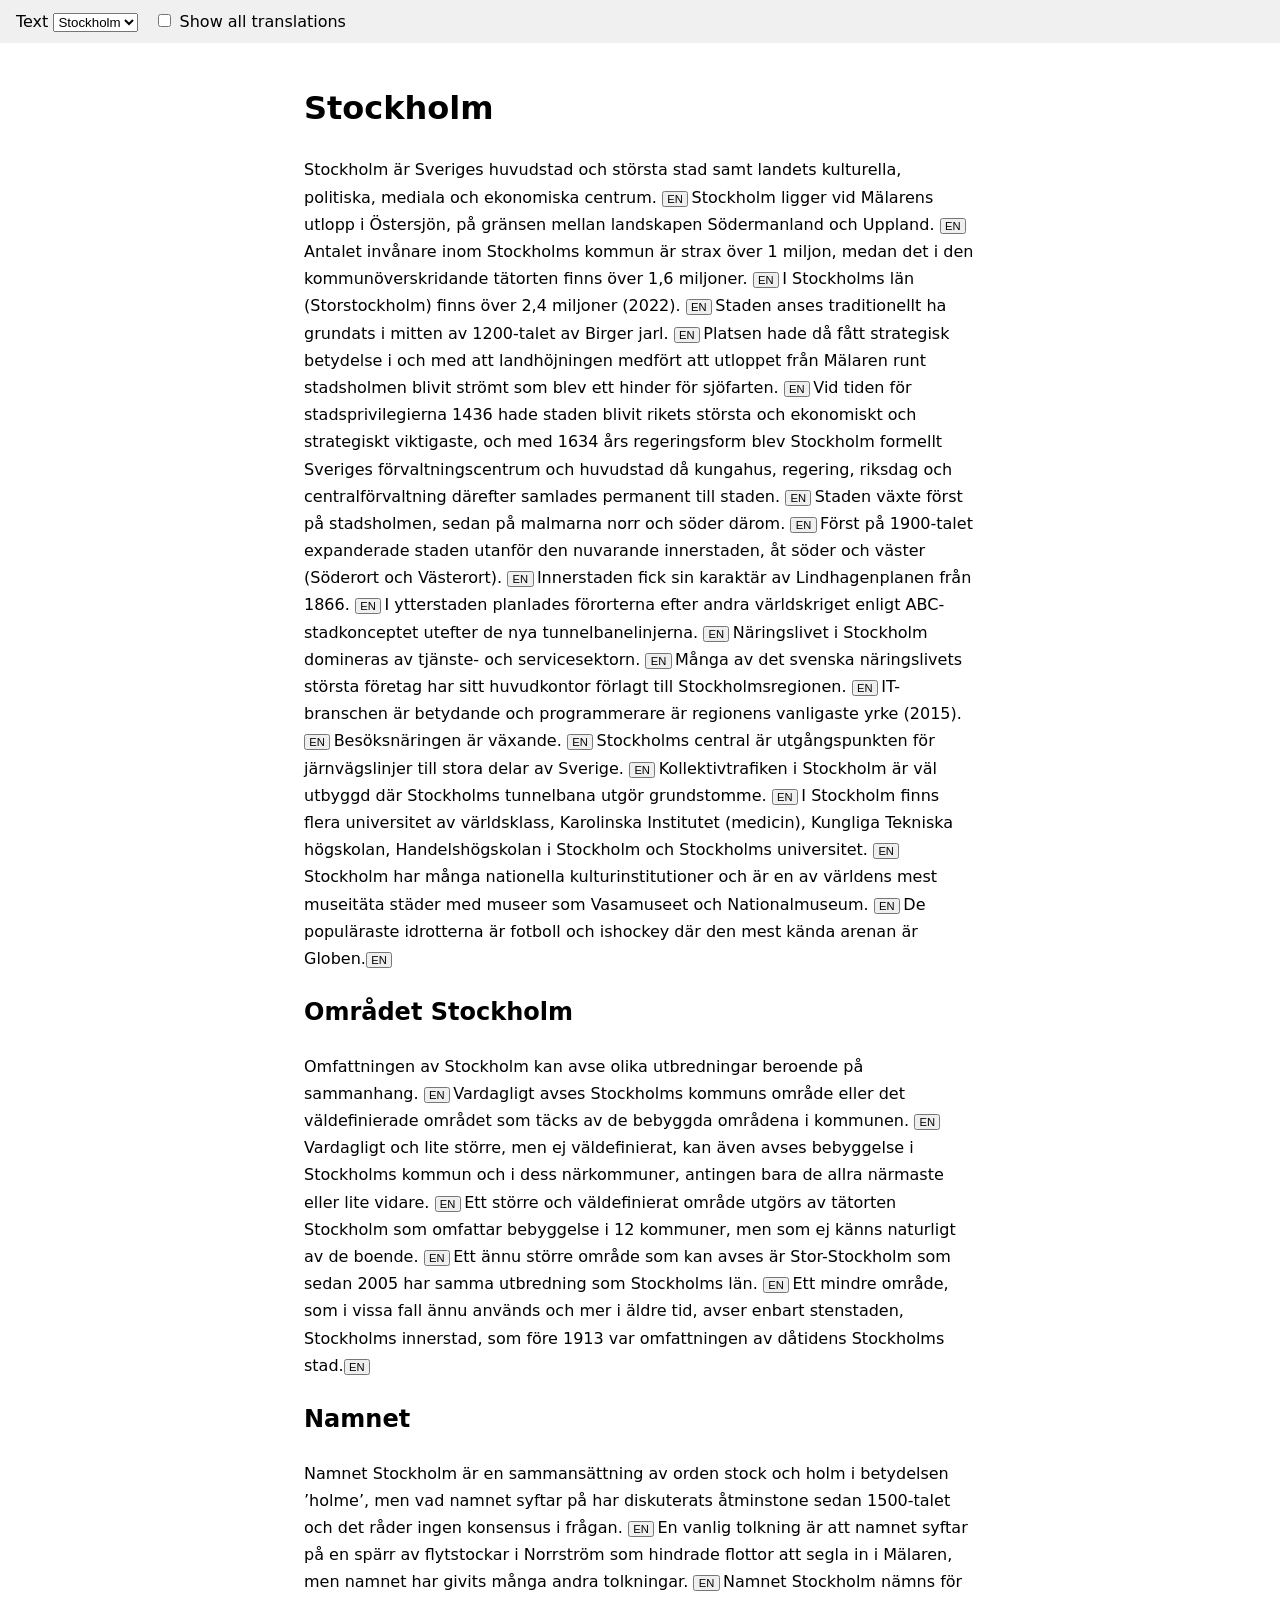
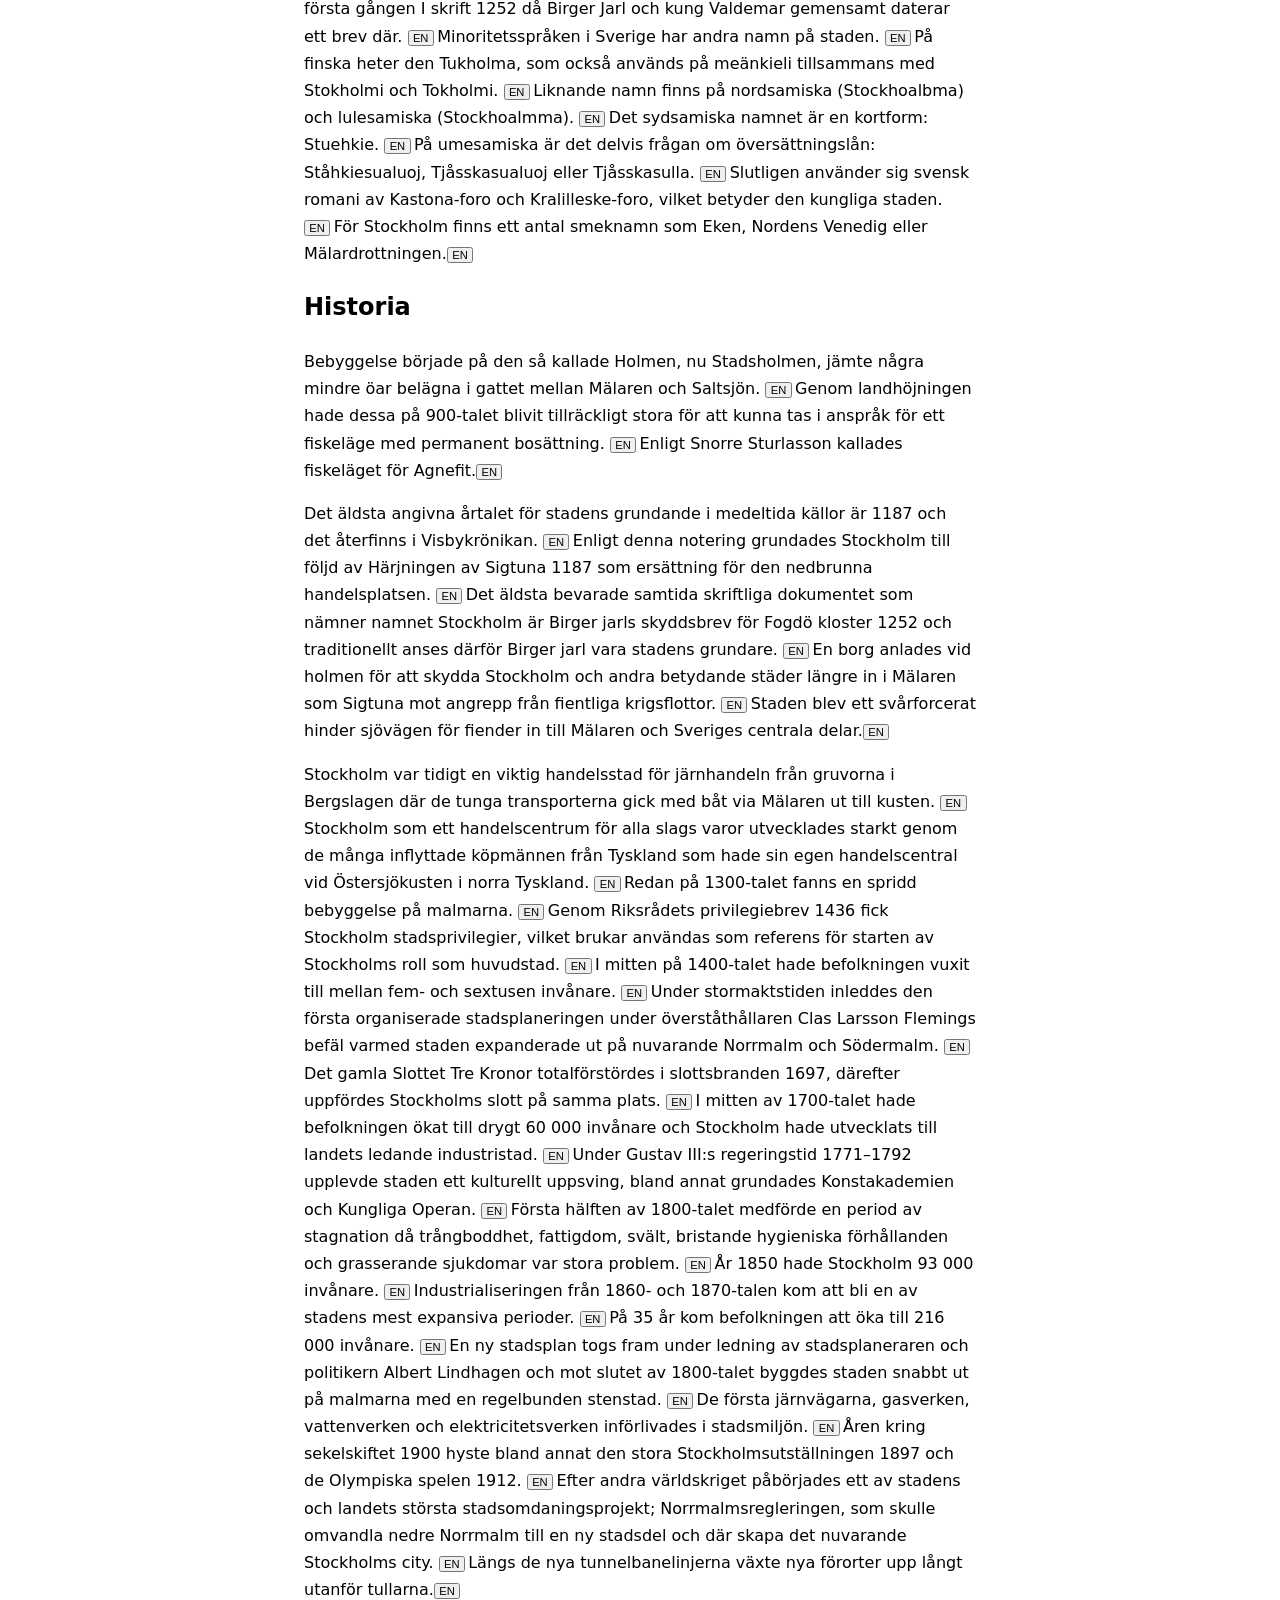
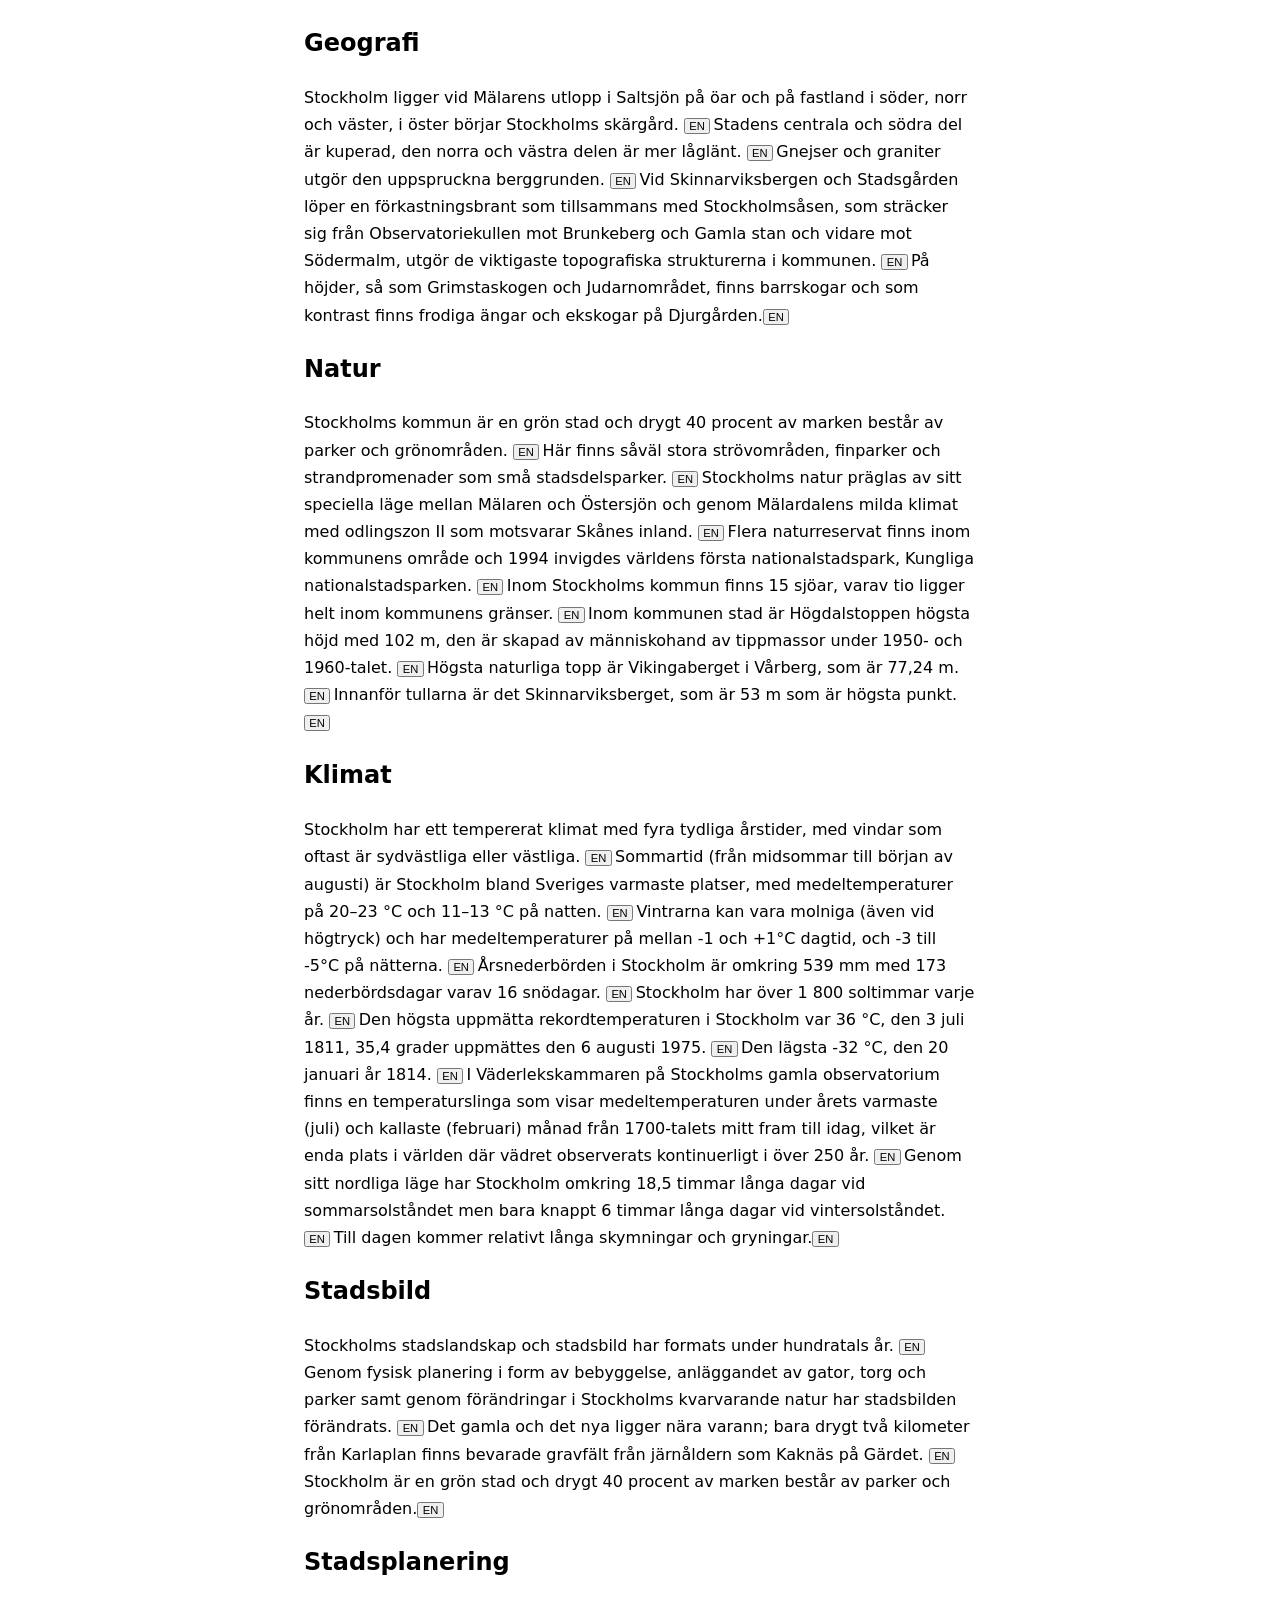
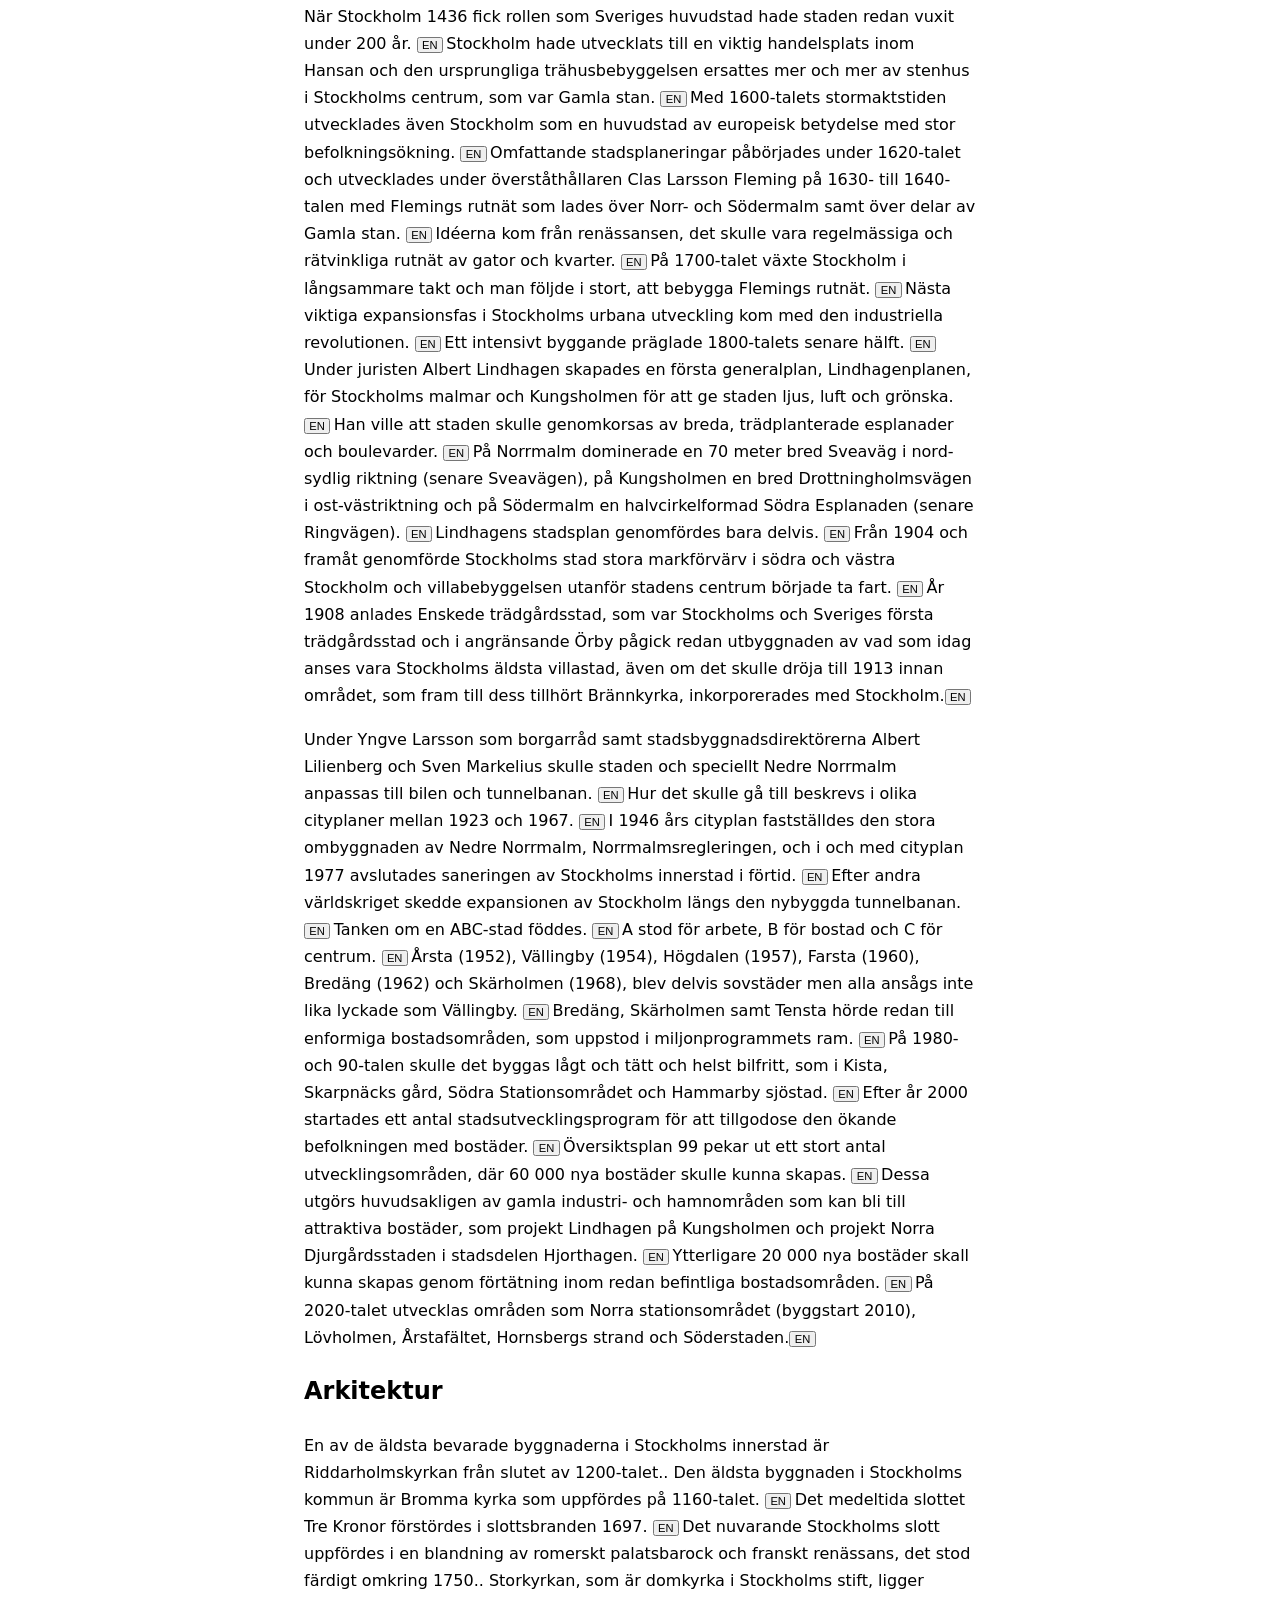
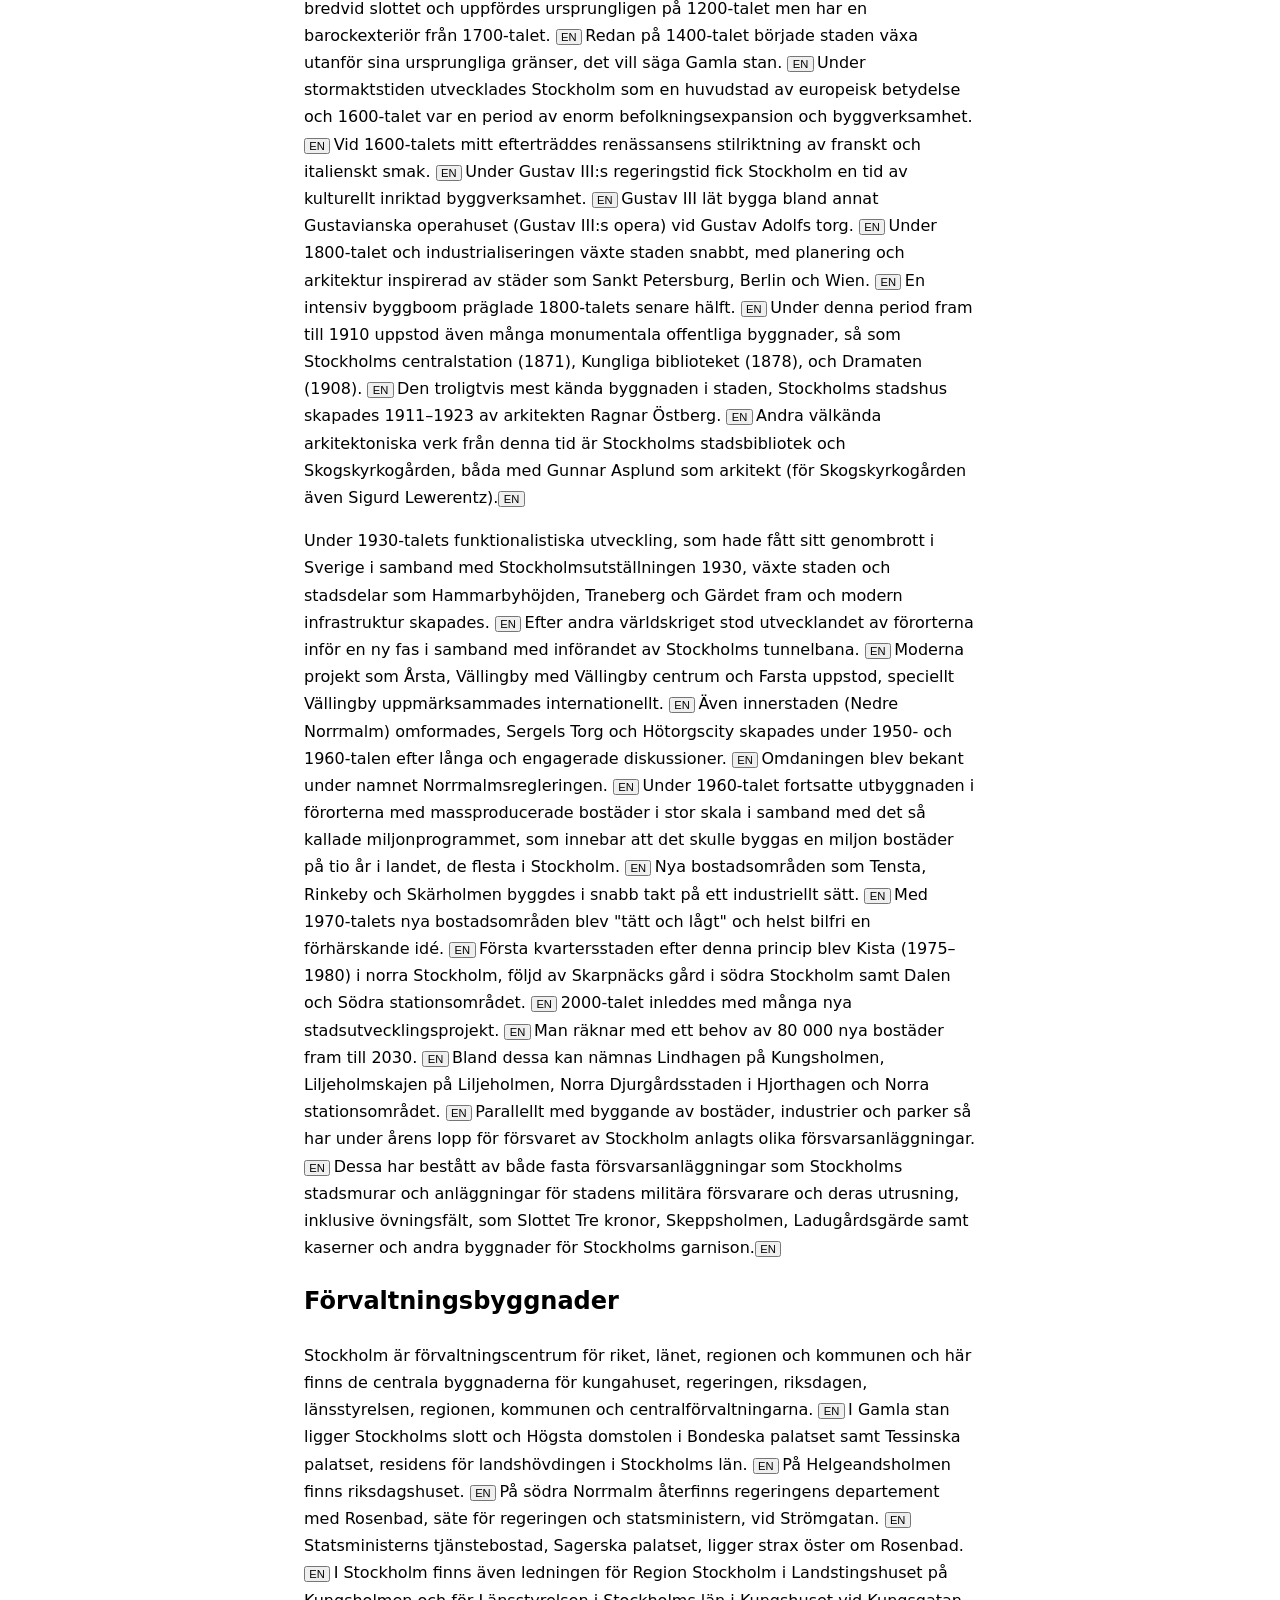
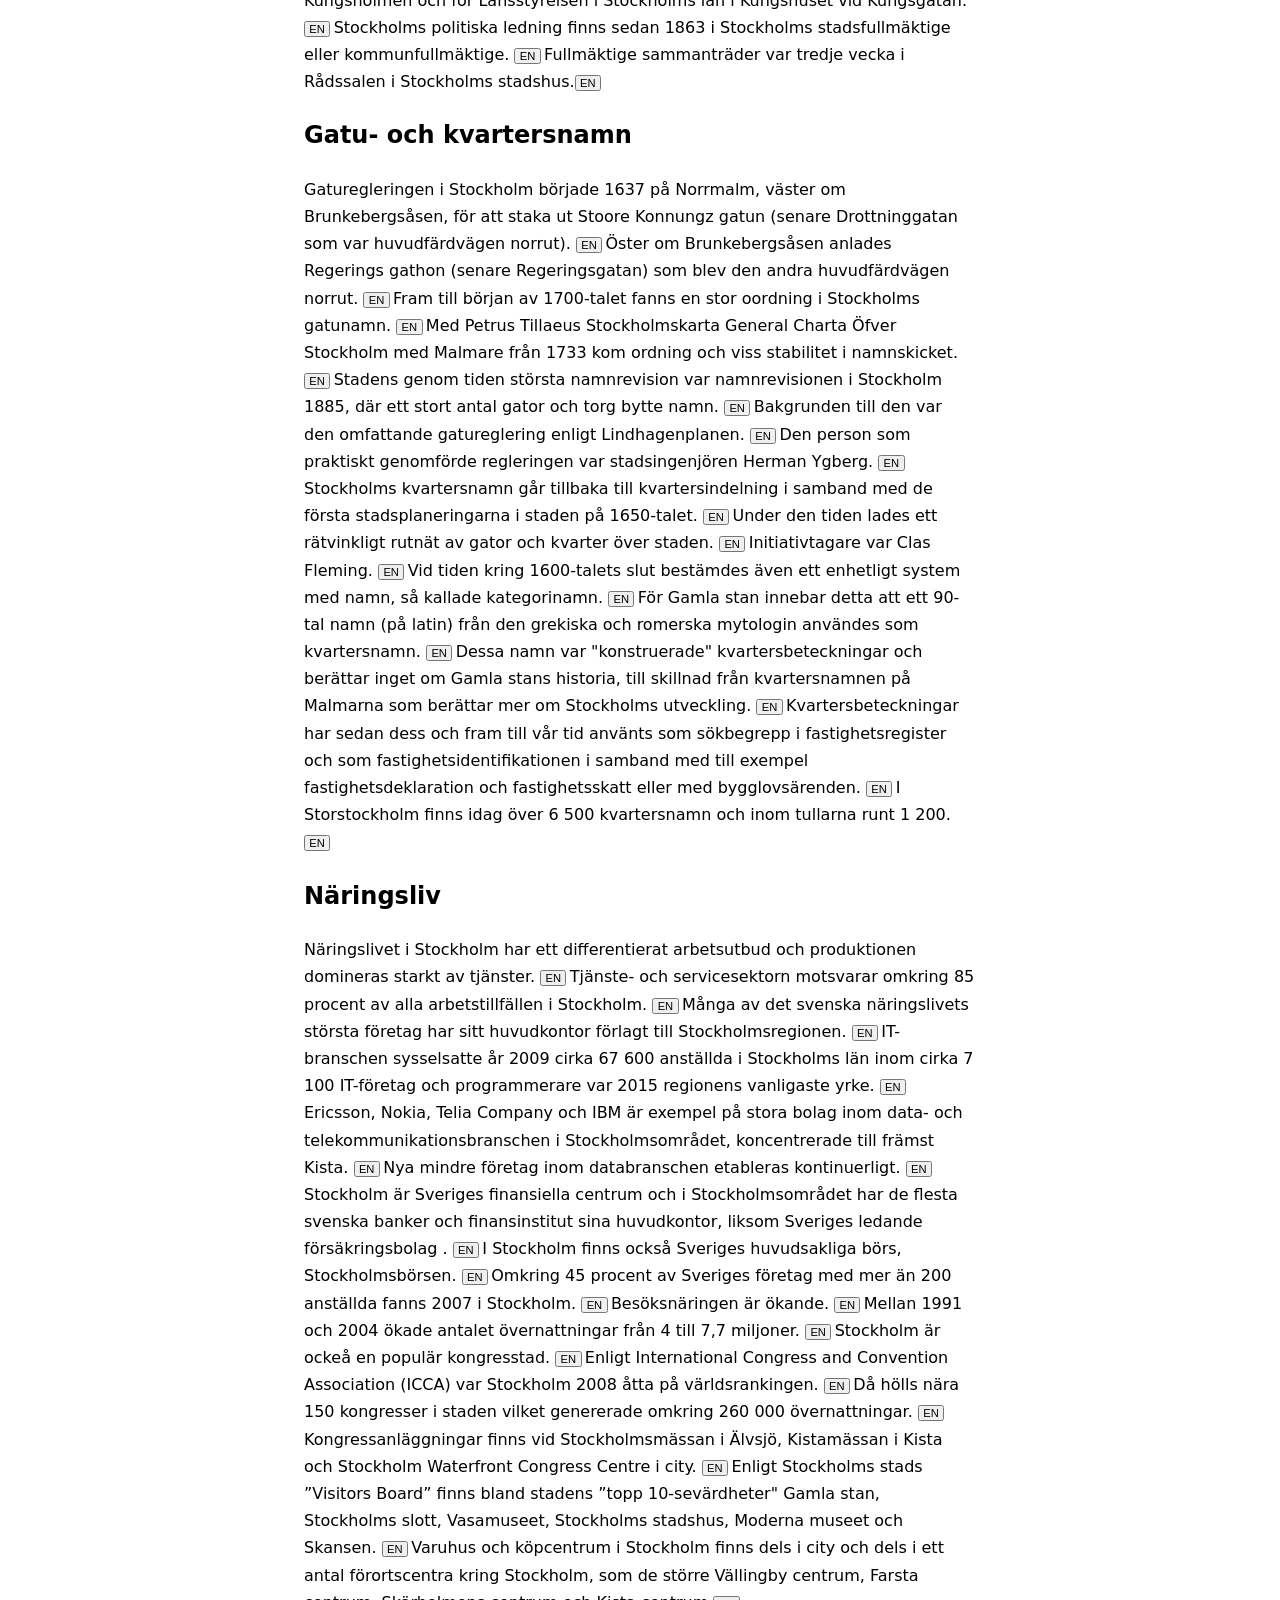
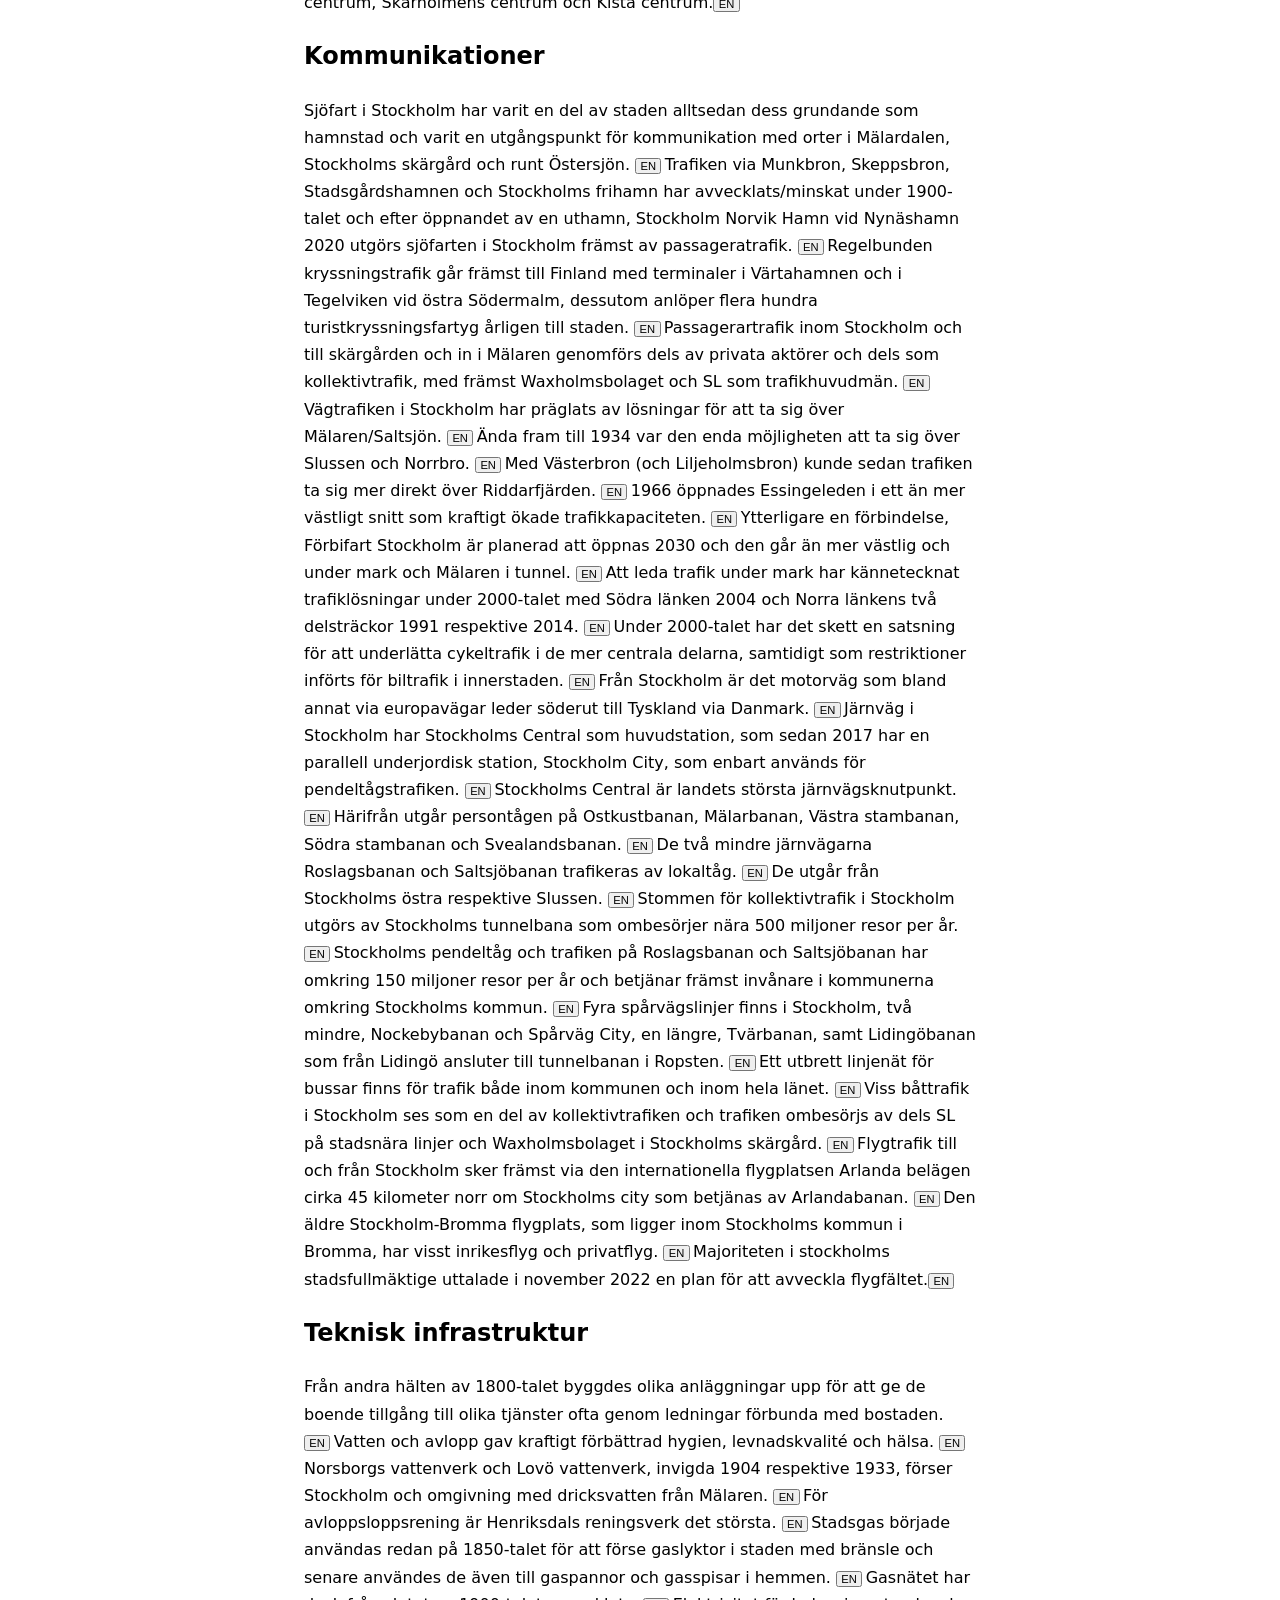
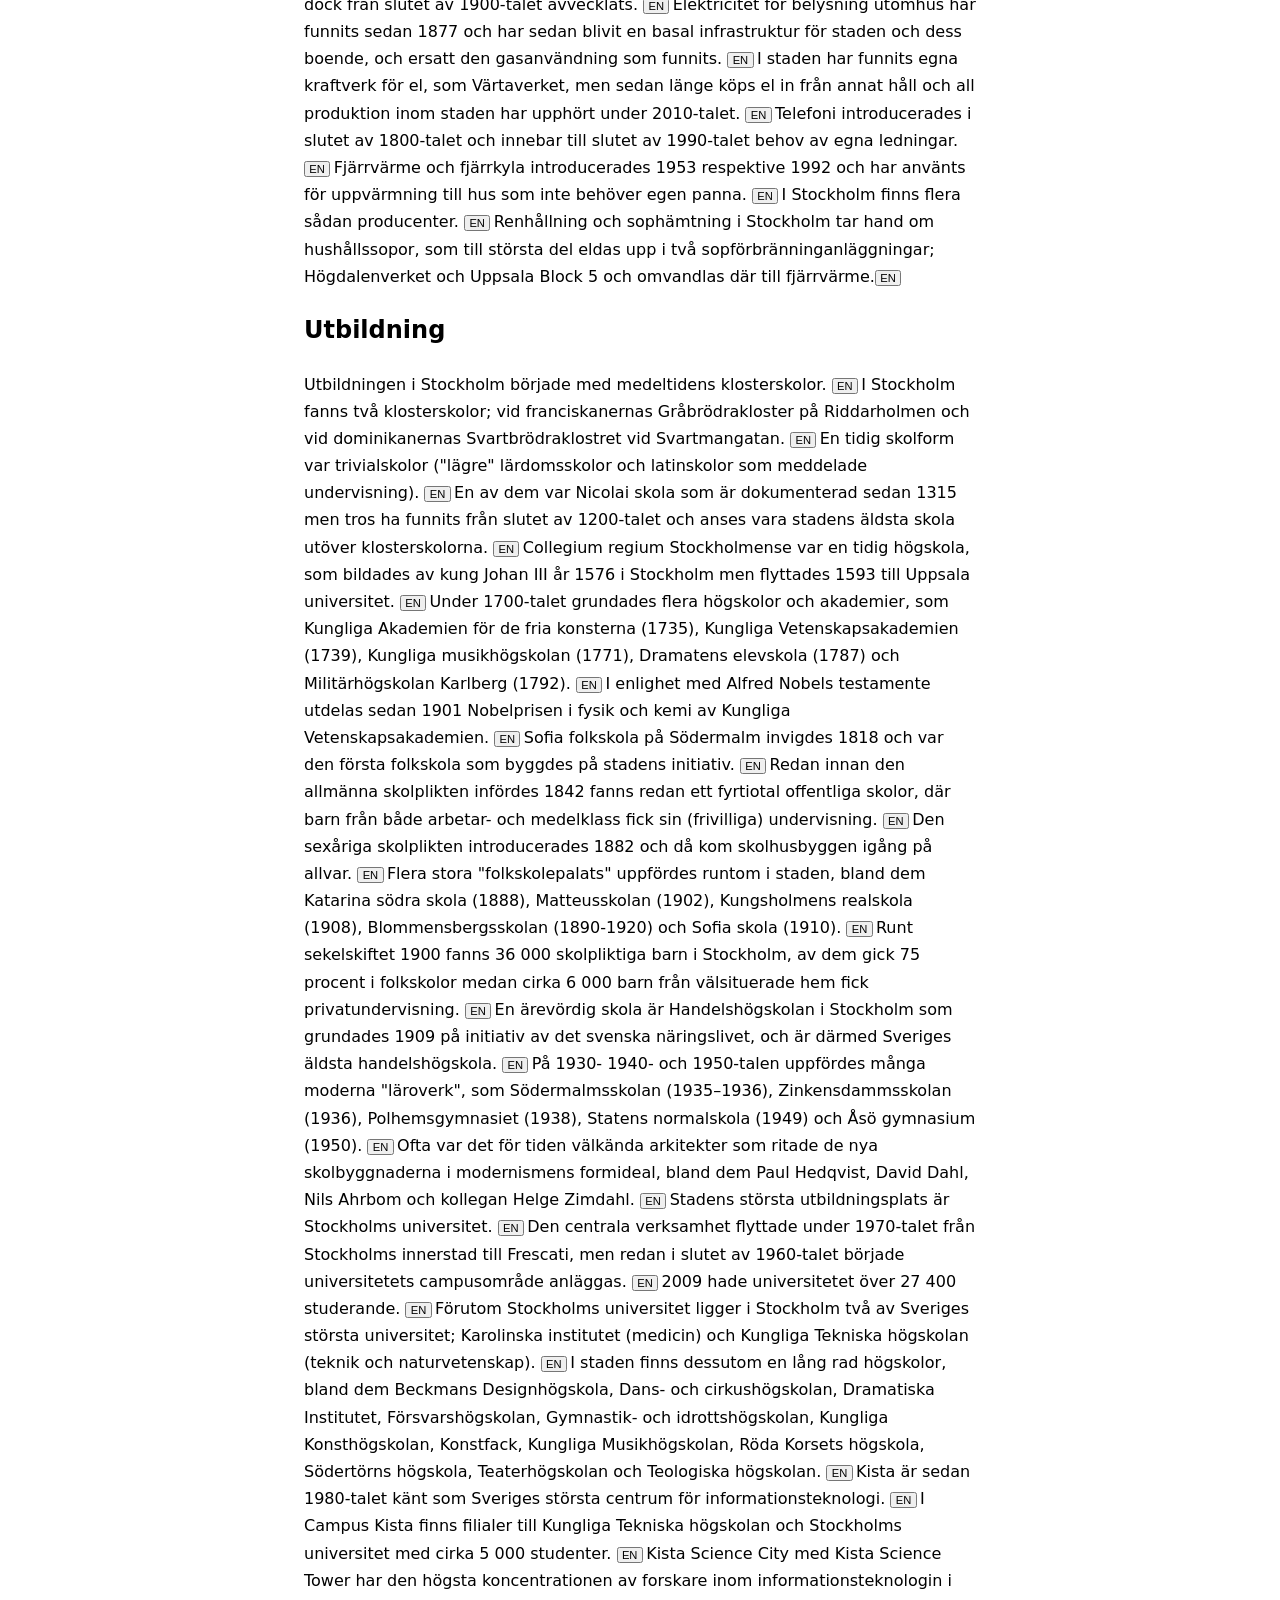
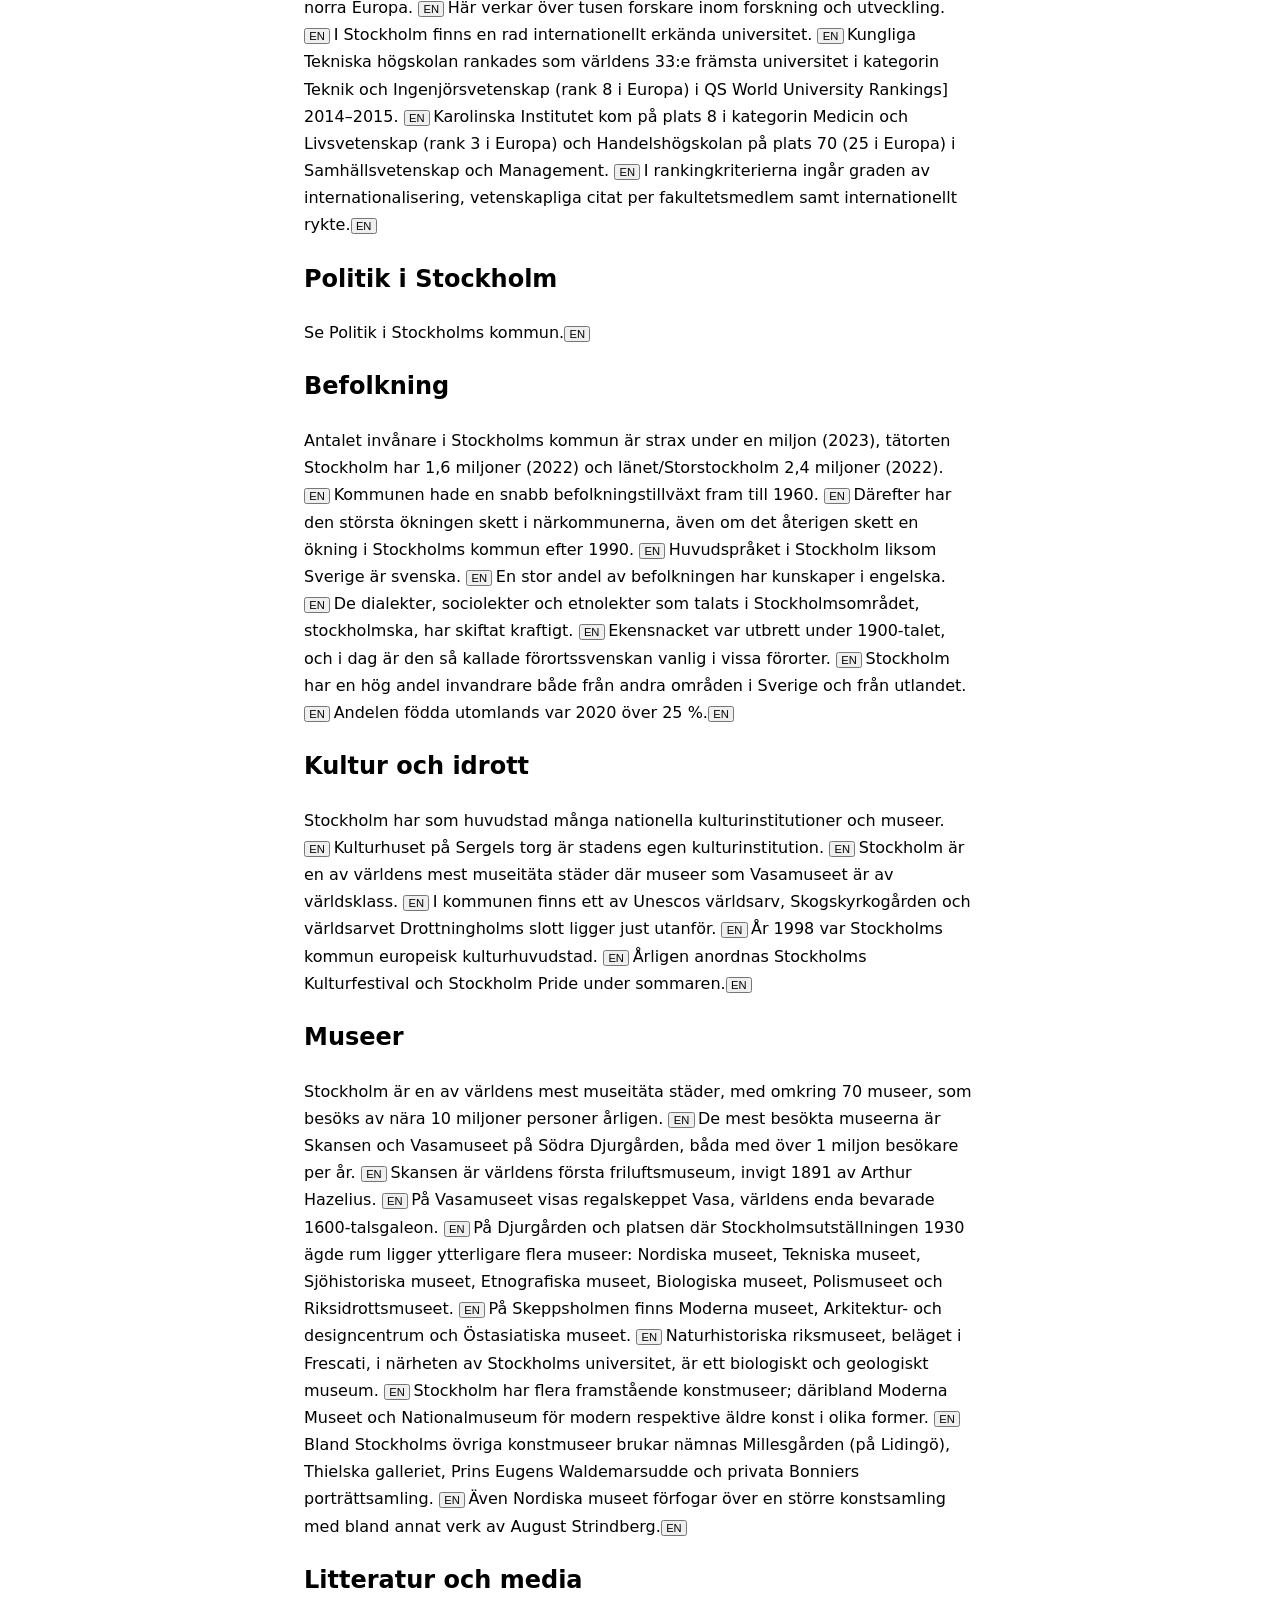
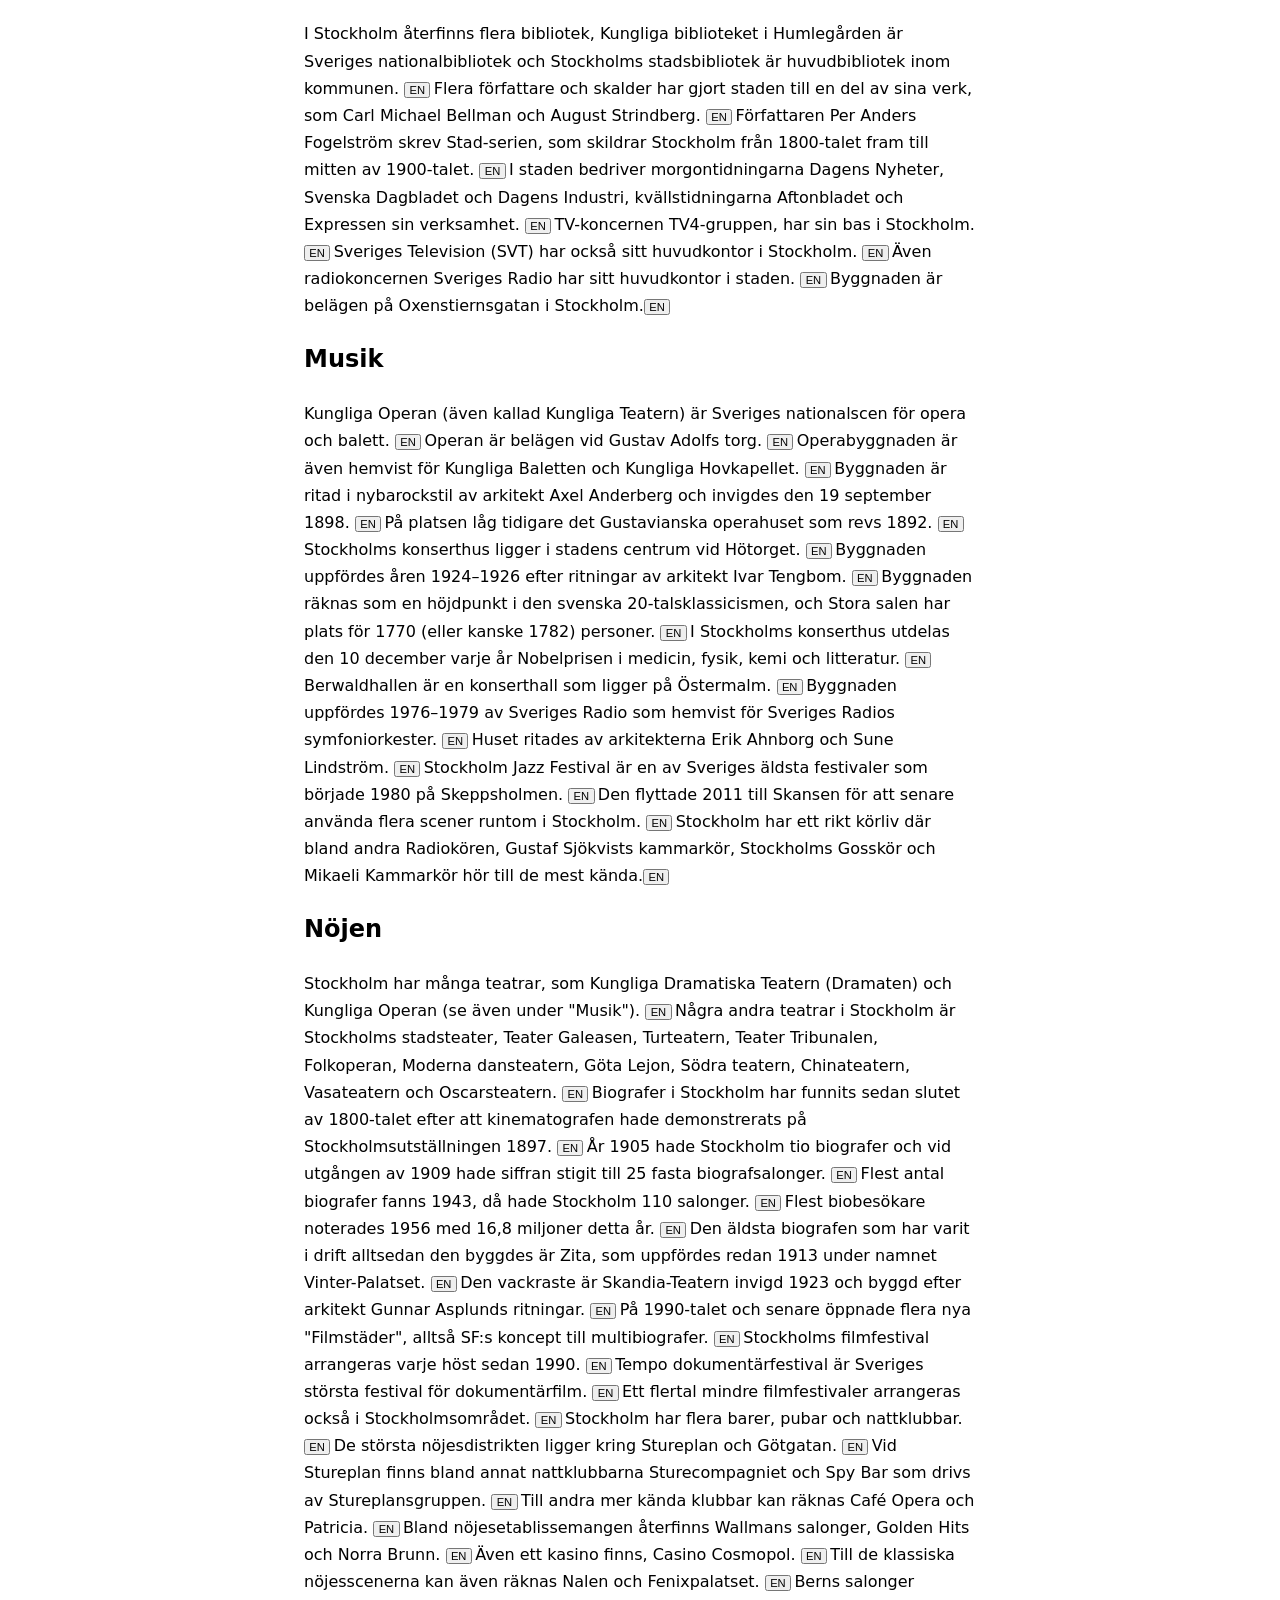
==== reader/index.html @ 1f879738 "Initial commit: Swedish reader and translation pipeline - Static reader (reader/) with word and sent" ====
<!doctype html>
<html lang="sv">
<head>
  <meta charset="utf-8">
  <meta name="viewport" content="width=device-width, initial-scale=1">
  <title>Swedish Reader</title>
  <link rel="stylesheet" href="style.css">
</head>
<body>
  <header>
    <label>Text <select id="doc-select"></select></label>
    <label><input type="checkbox" id="show-all"> Show all translations</label>
  </header>
  <main>
    <div id="error" role="alert" hidden></div>
    <h1 id="doc-title"></h1>
    <article id="text" lang="sv"></article>
    <footer id="attribution"></footer>
  </main>
  <aside id="panel" hidden aria-live="polite"></aside>
  <script src="app.js"></script>
</body>
</html>
---- reader/style.css ----
[hidden] { display: none !important; }
body { font-family: system-ui, sans-serif; margin: 0; line-height: 1.7; }
header { display: flex; gap: 1rem; padding: .5rem 1rem; background: #f0f0f0; flex-wrap: wrap; }
main { max-width: 42rem; margin: 0 auto; padding: 1rem 1rem 14rem; }
#error { background: #fde8e8; color: #900; padding: .5rem 1rem; border-radius: 4px; }
.word { cursor: pointer; border-radius: 3px; }
.word:hover, .word:focus-visible { background: #fff3b0; outline: none; }
.word.active, .word.in-group { background: #ffd966; }
.sentence-tr { display: block; color: #555; font-size: .9em; margin: 0 0 .5rem; }
.tr-btn { font-size: .7em; padding: 0 .3em; margin-right: .3em; cursor: pointer; }
.sentence.active { background: #f4f9ff; }
#attribution { margin-top: 2rem; font-size: .8em; color: #666; }
#panel { position: fixed; right: 1rem; bottom: 1rem; width: 18rem; max-width: calc(100% - 2rem);
  background: #fff; border: 1px solid #ccc; box-shadow: 0 2px 10px #0003; border-radius: 8px; padding: .75rem 1rem; }
#panel h2 { margin: 0 0 .25rem; font-size: 1.1rem; }
#panel p { margin: .25rem 0; }
.muted { color: #777; }
@media (max-width: 600px) {
  #panel { left: 0; right: 0; bottom: 0; width: auto; max-width: none; border-radius: 12px 12px 0 0; }
}
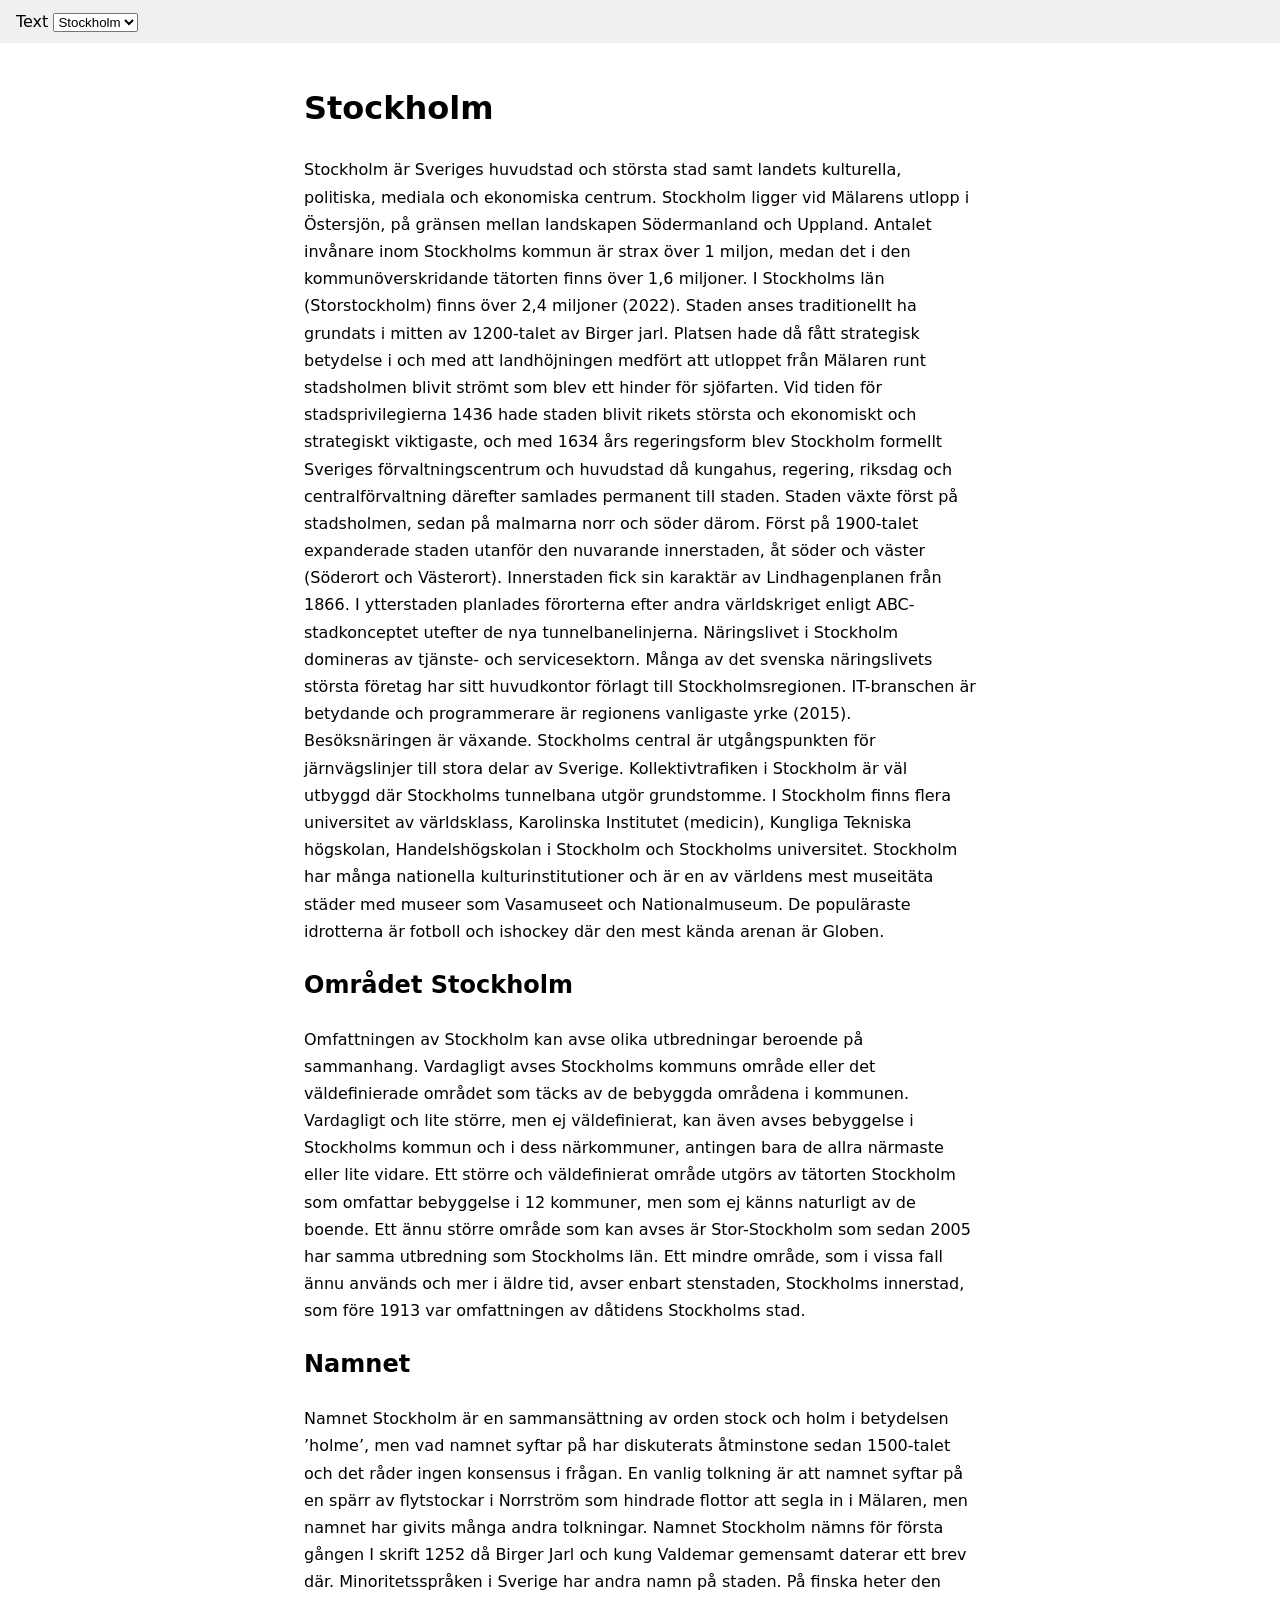
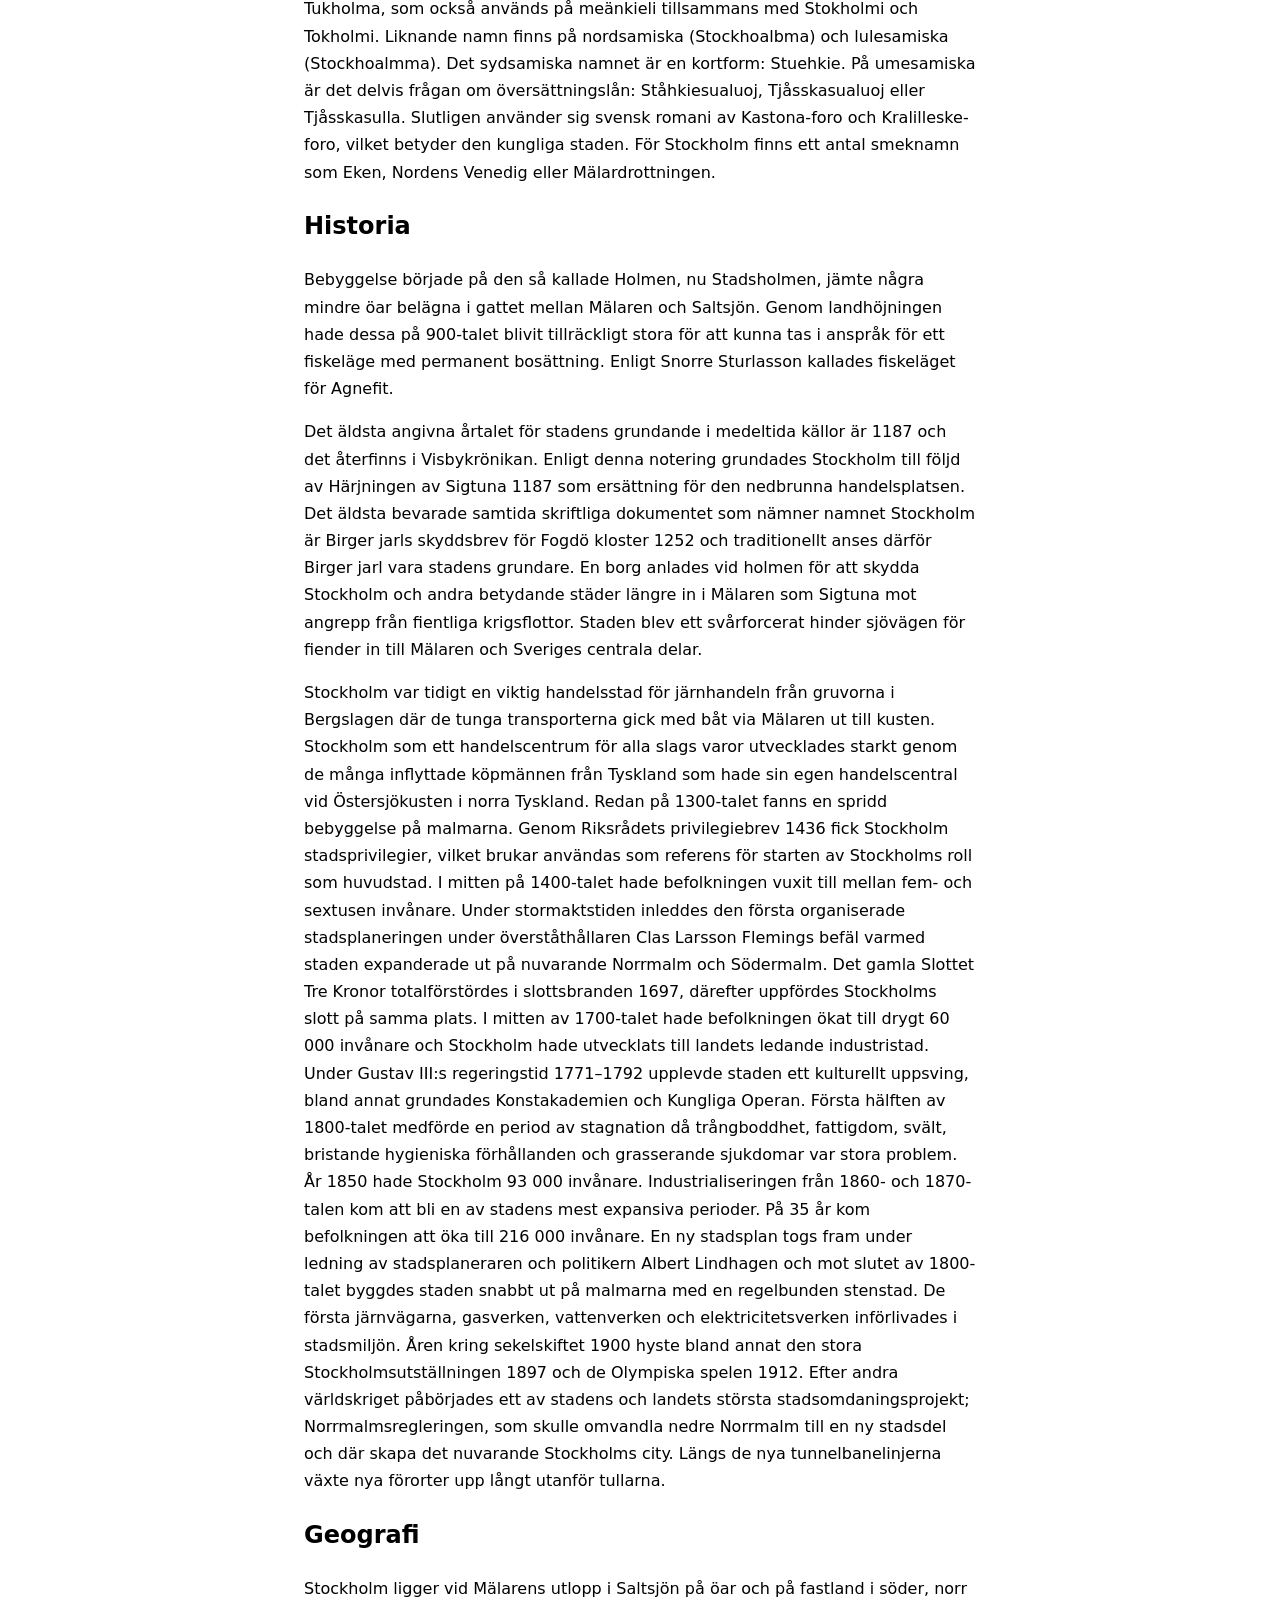
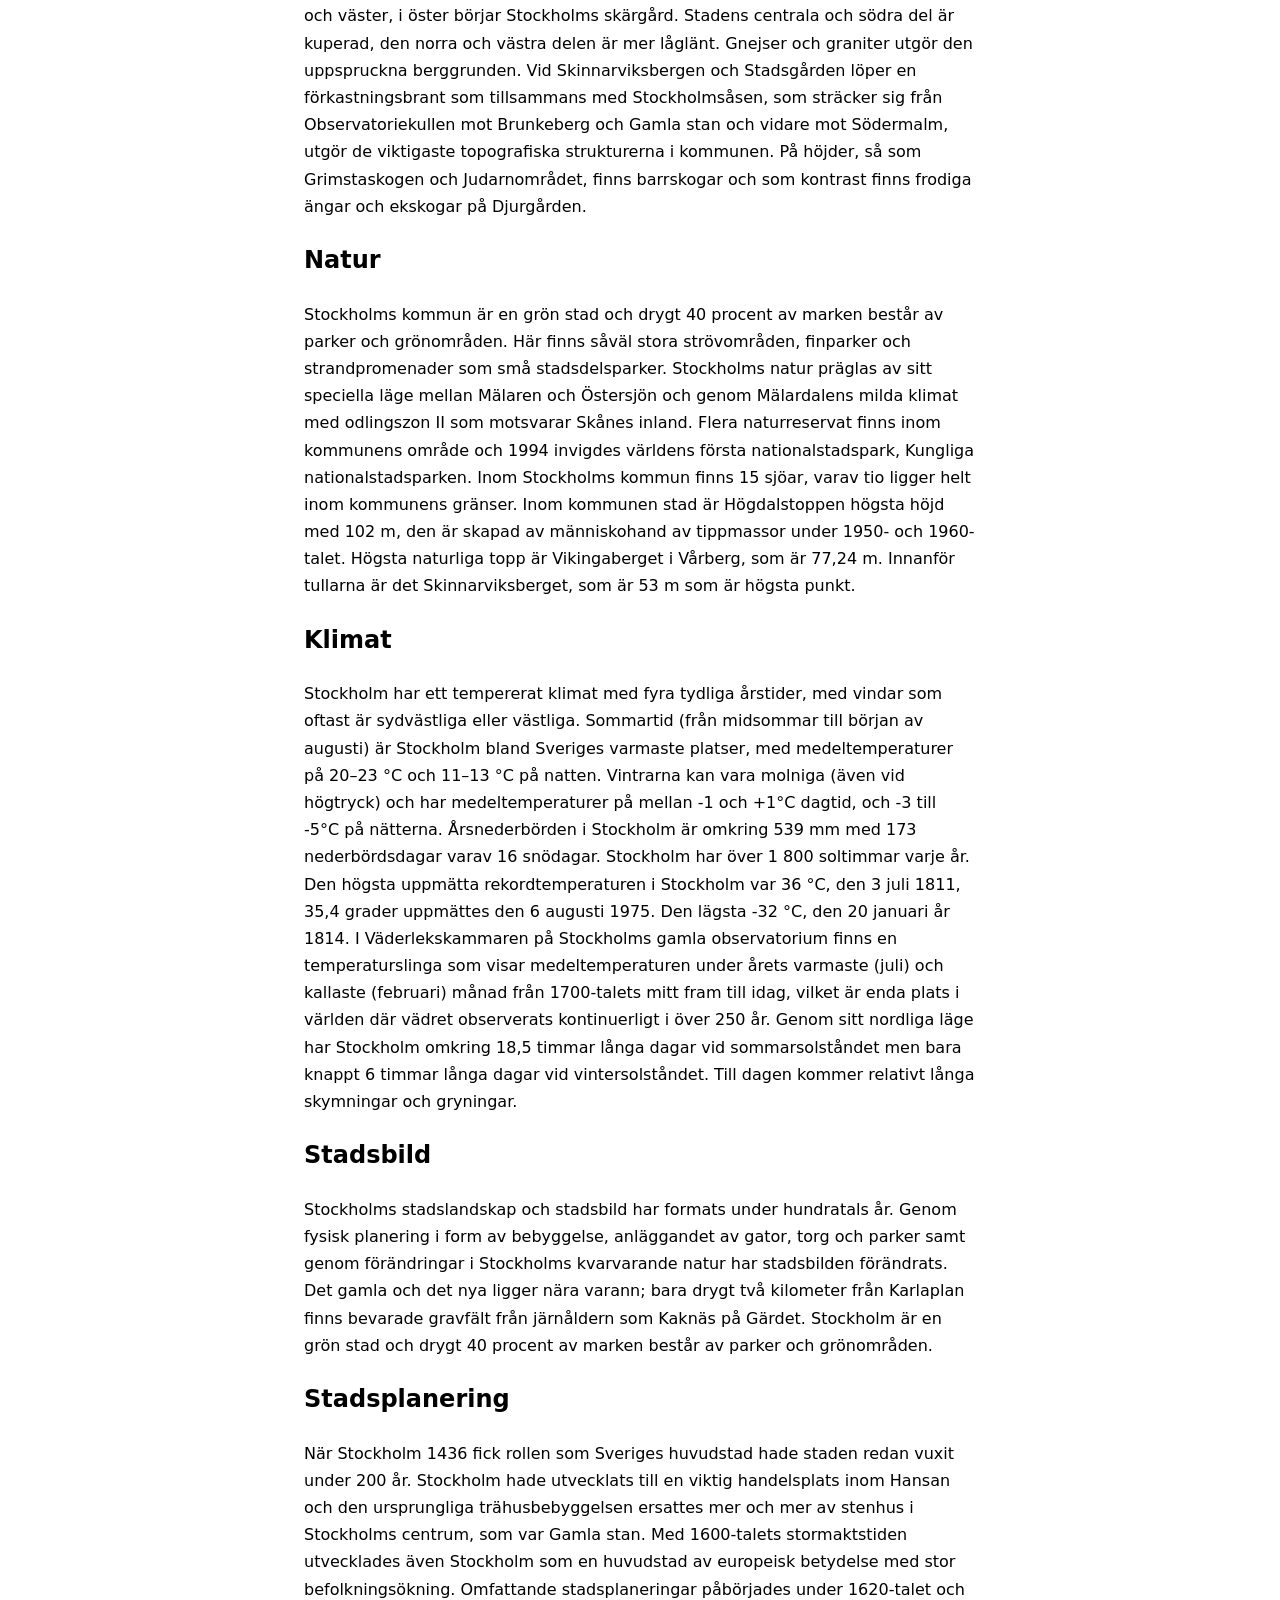
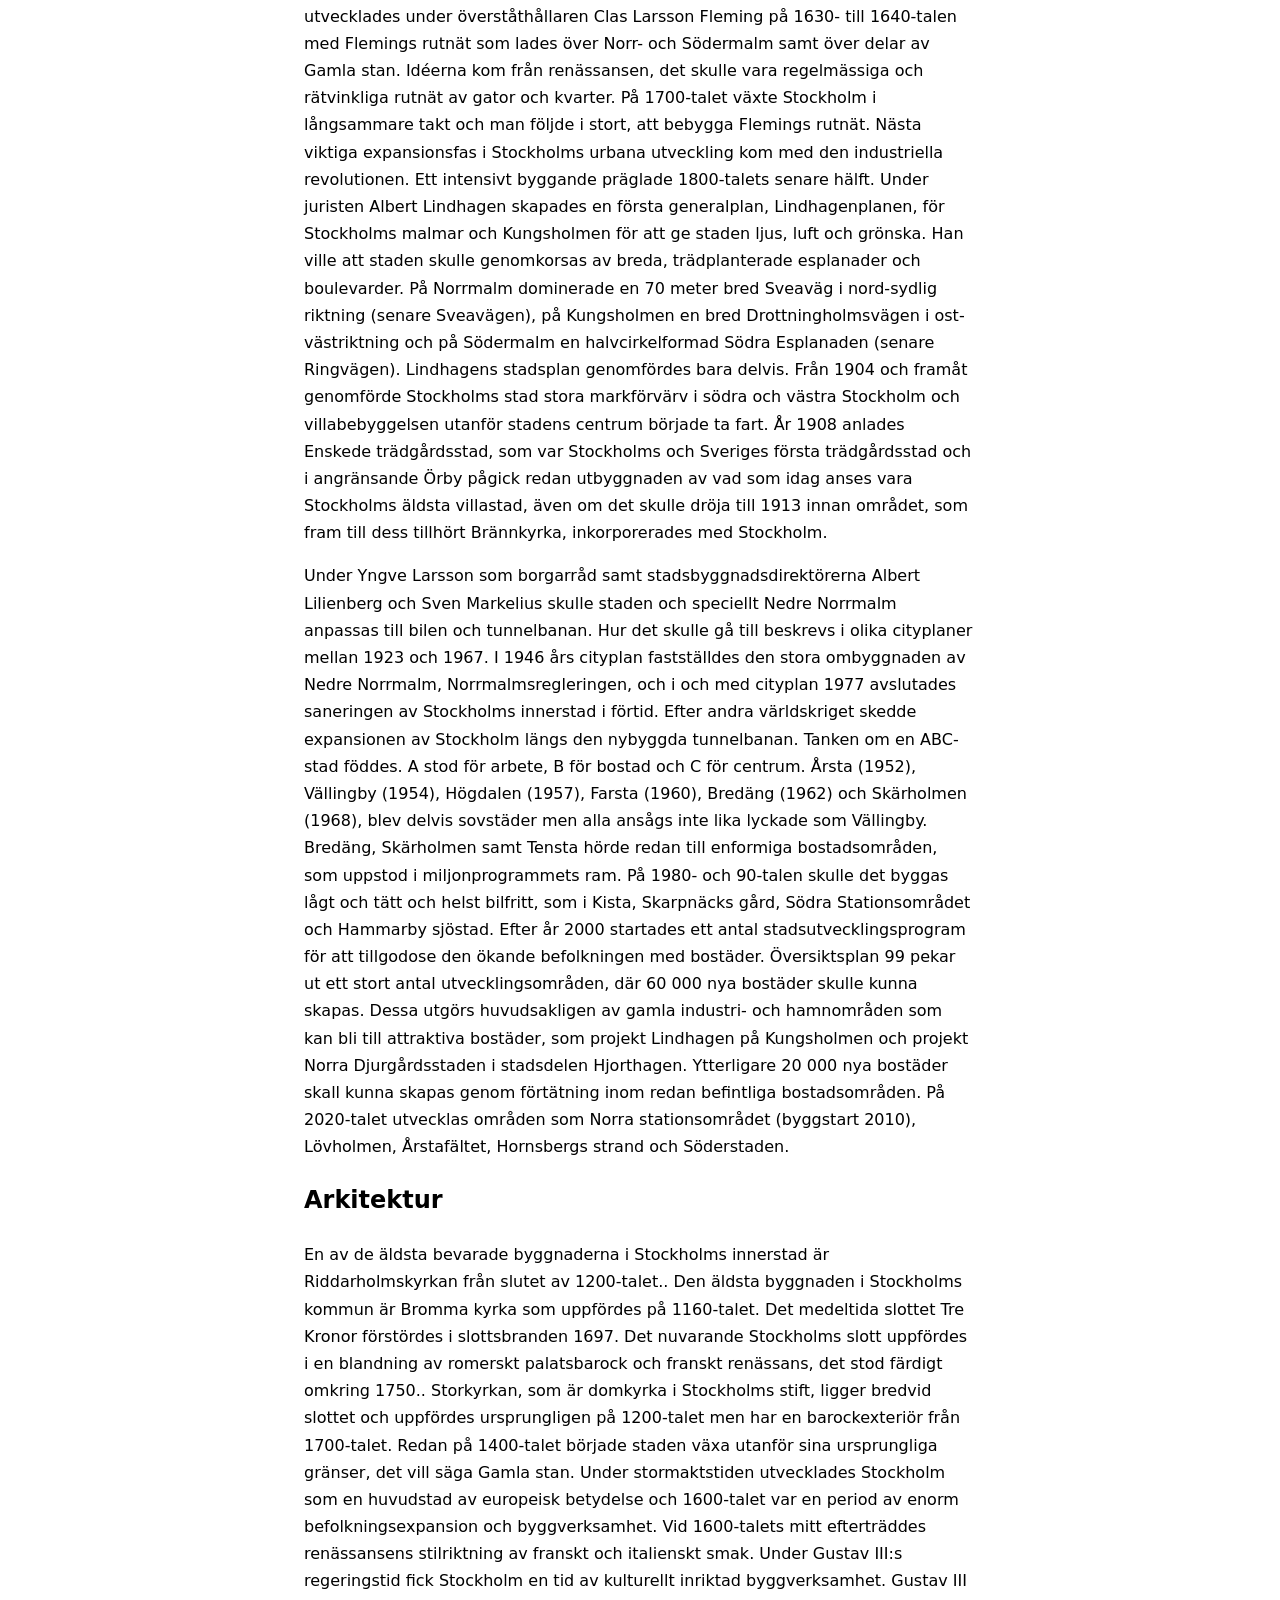
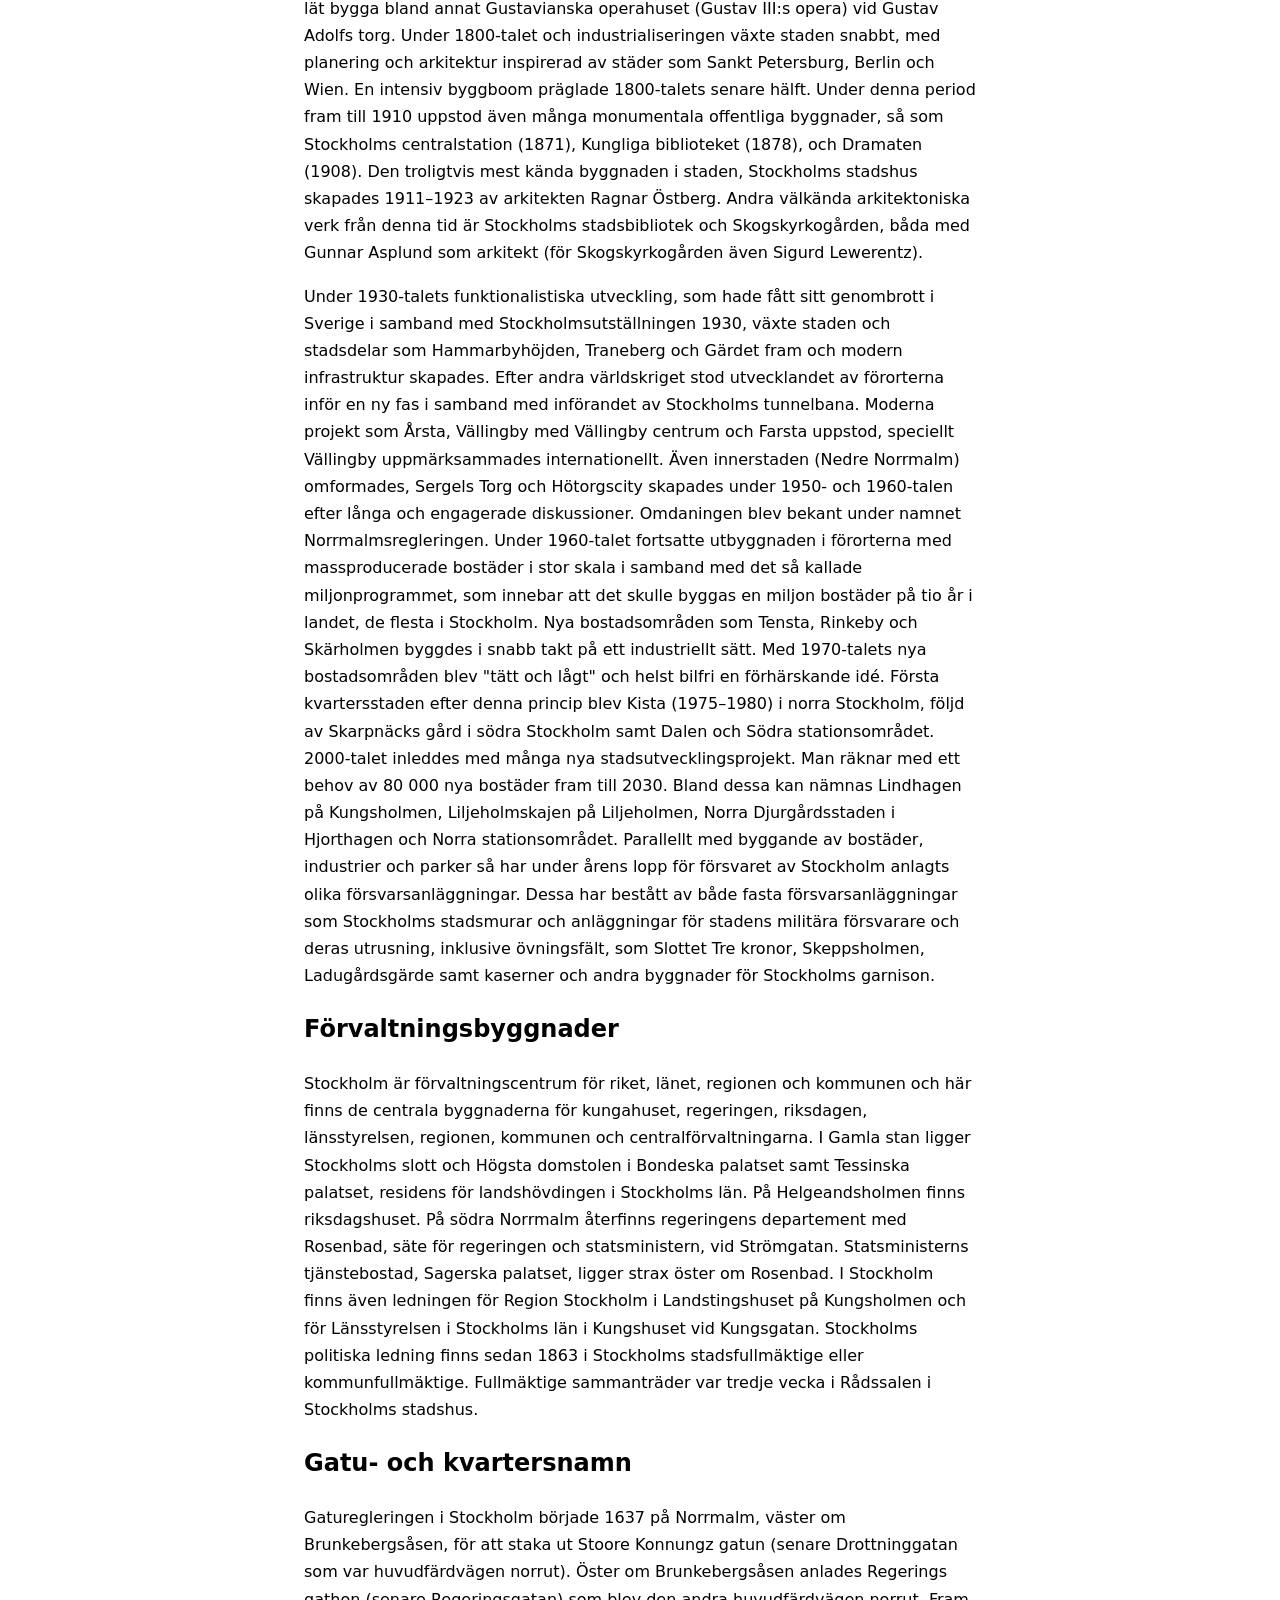
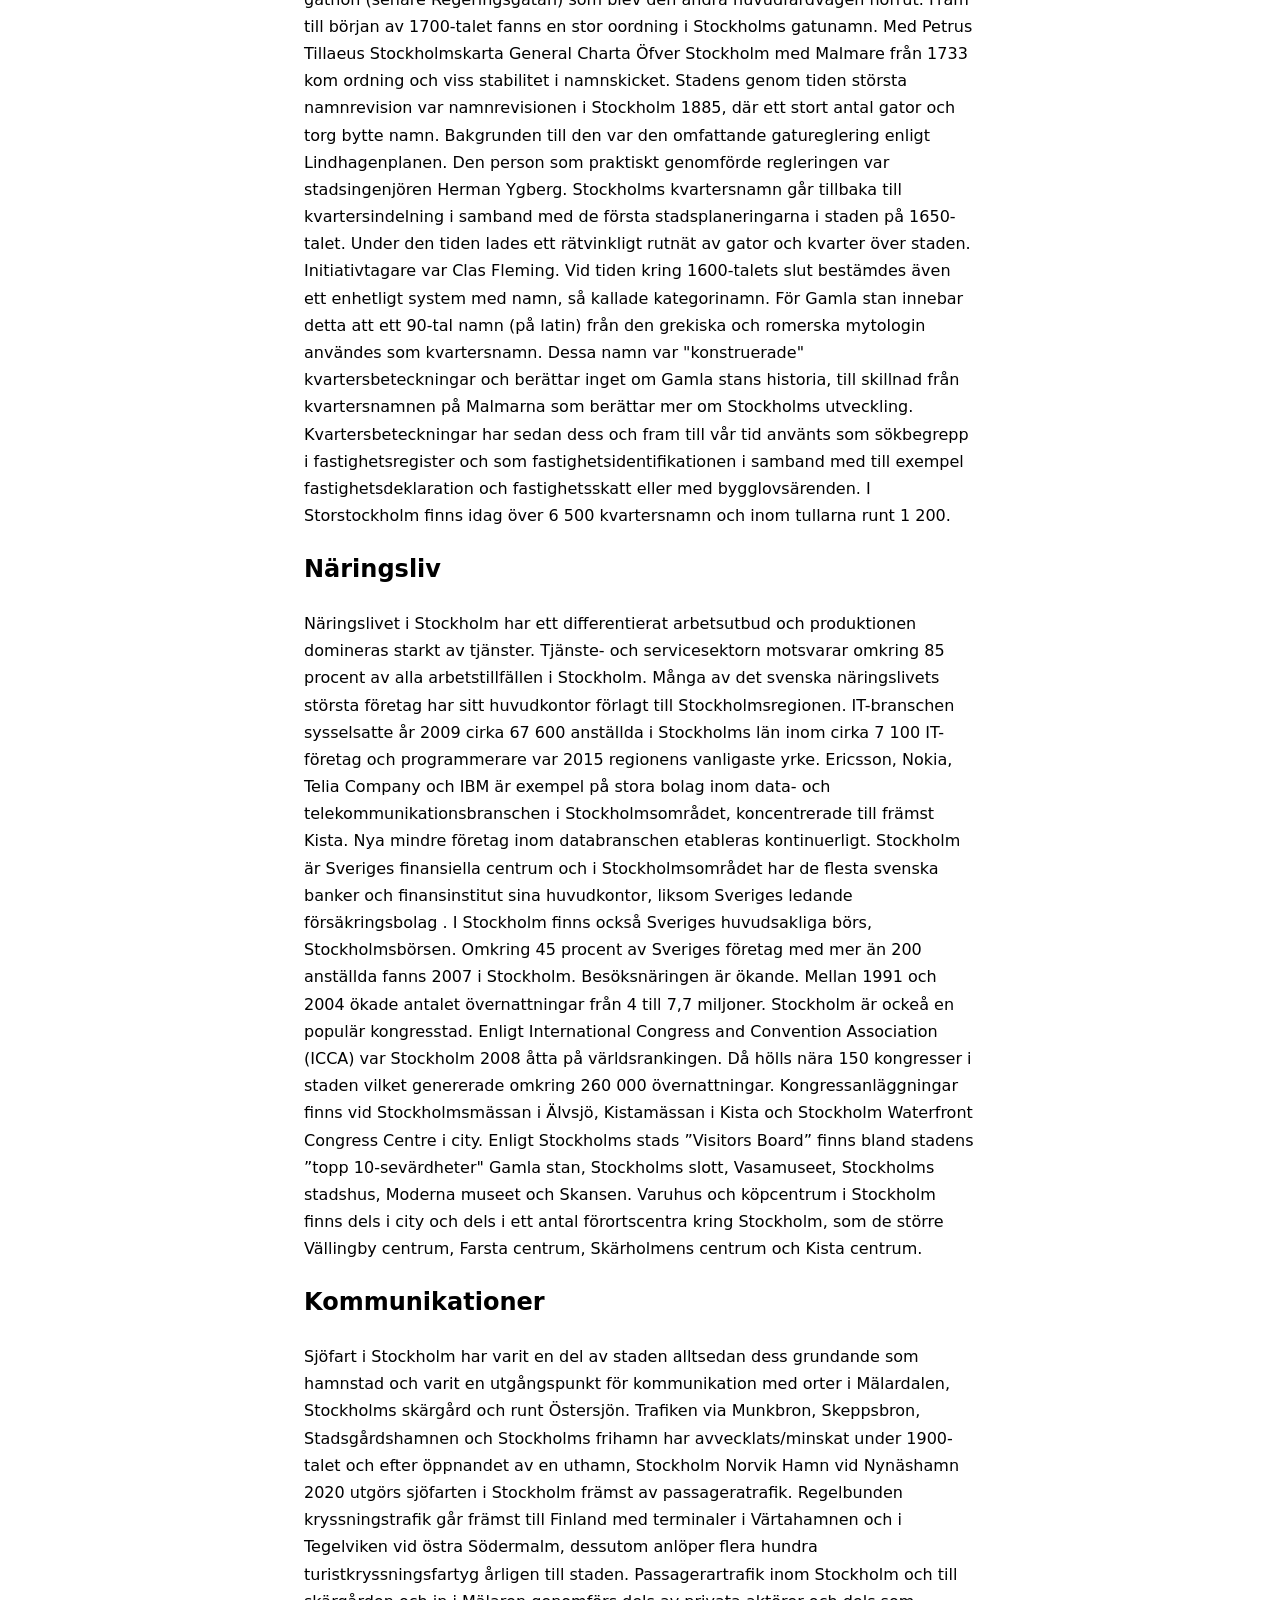
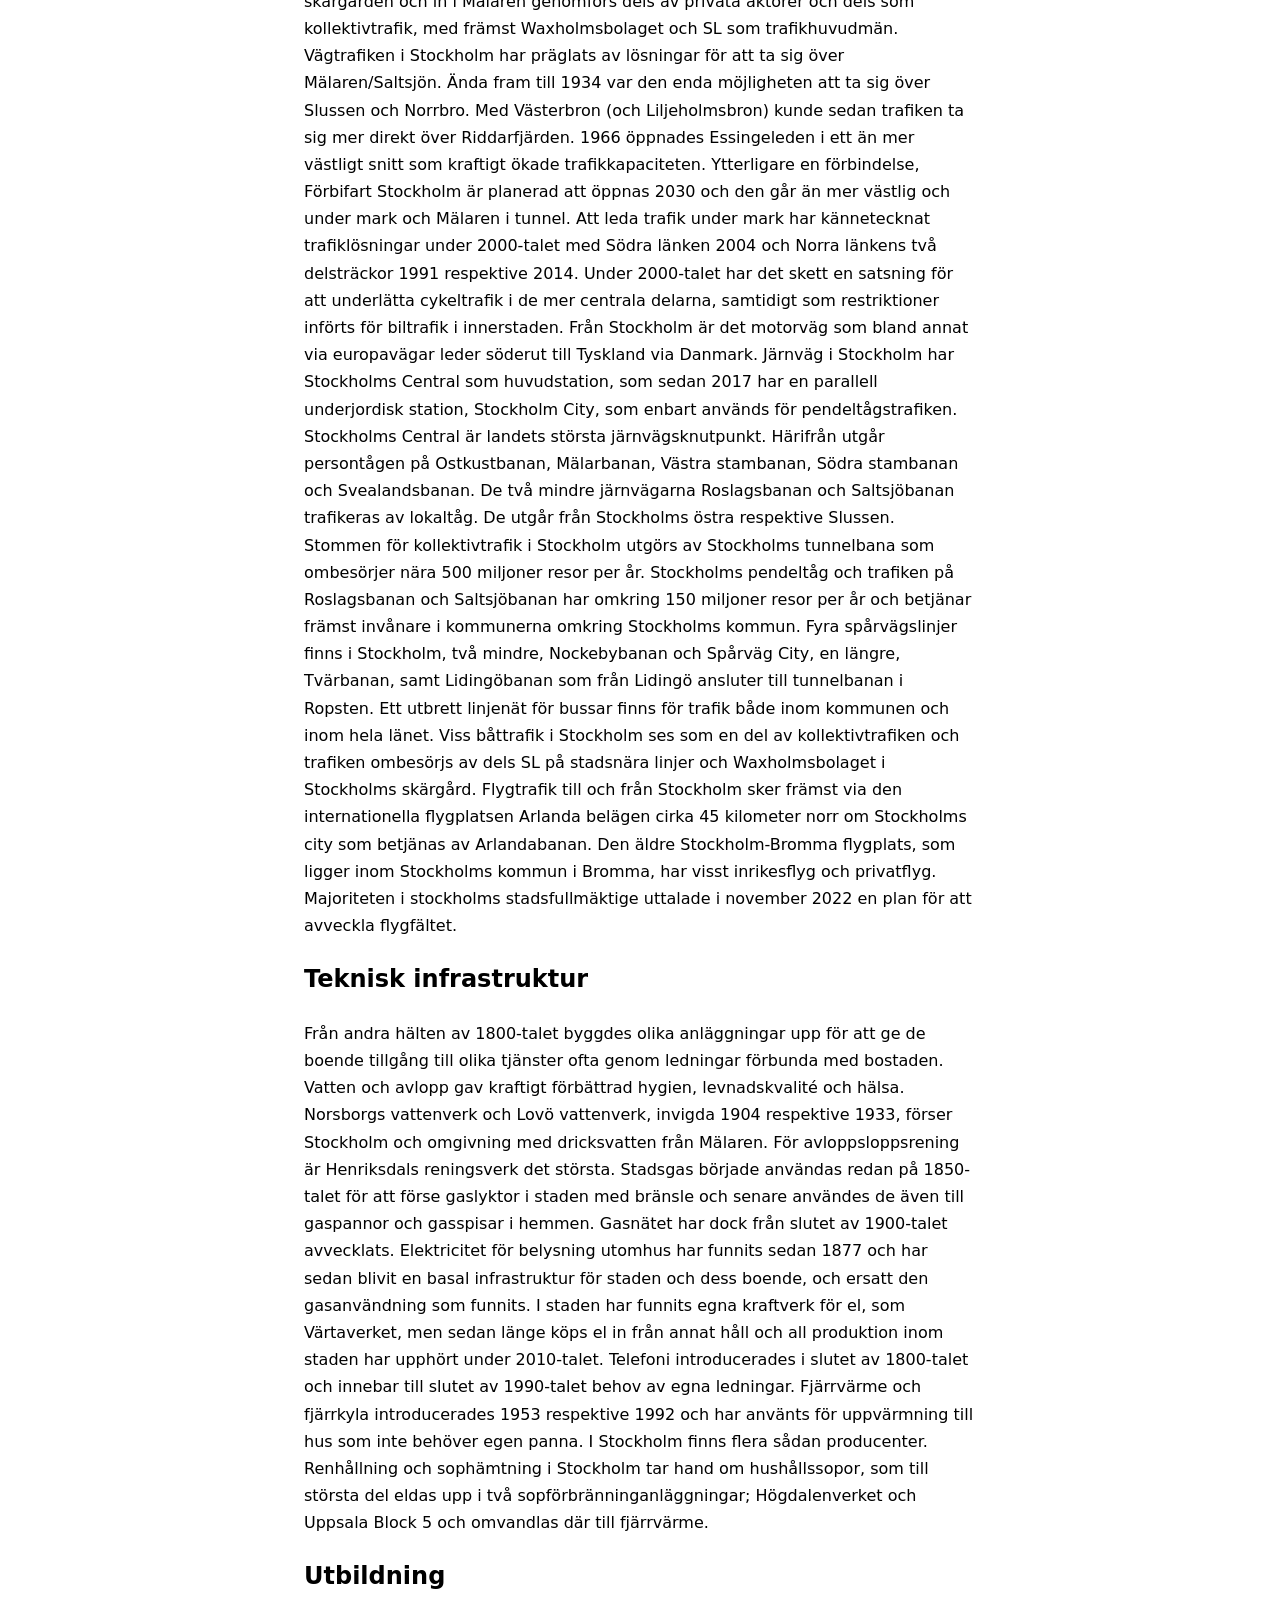
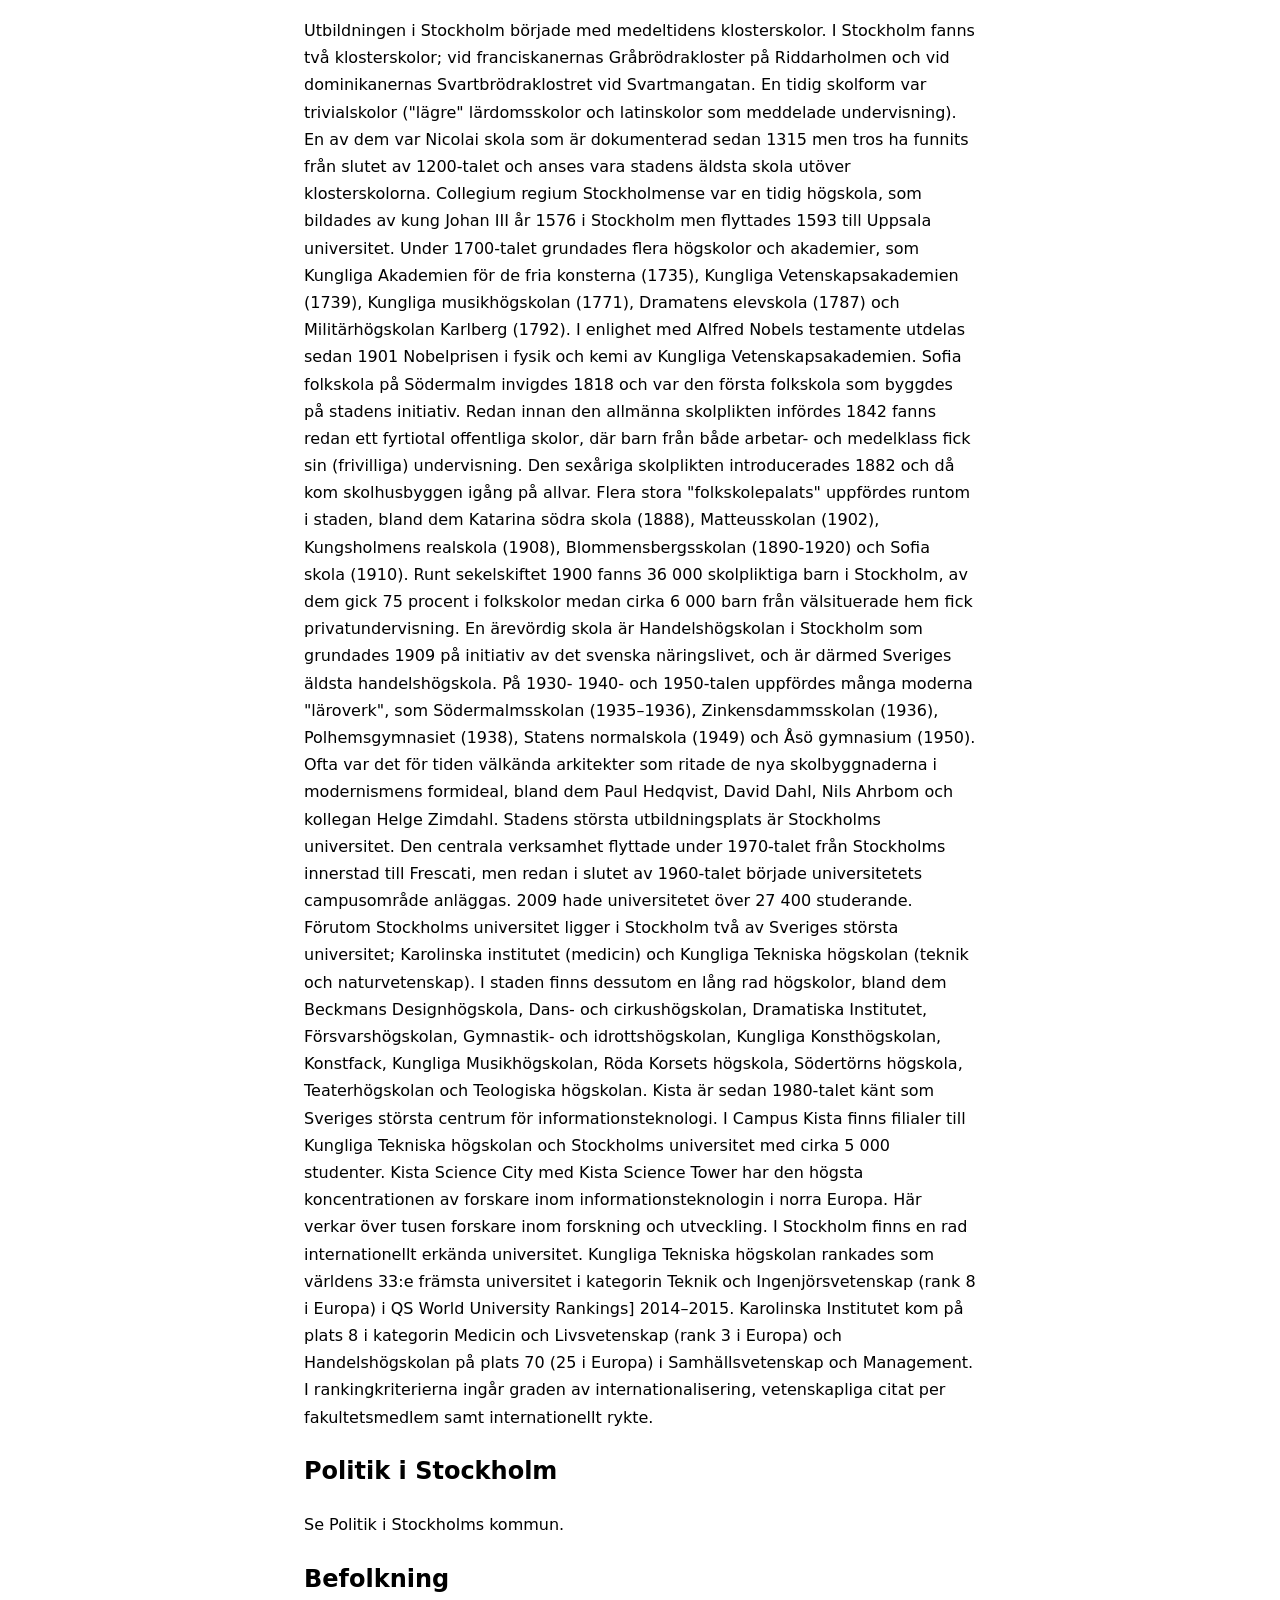
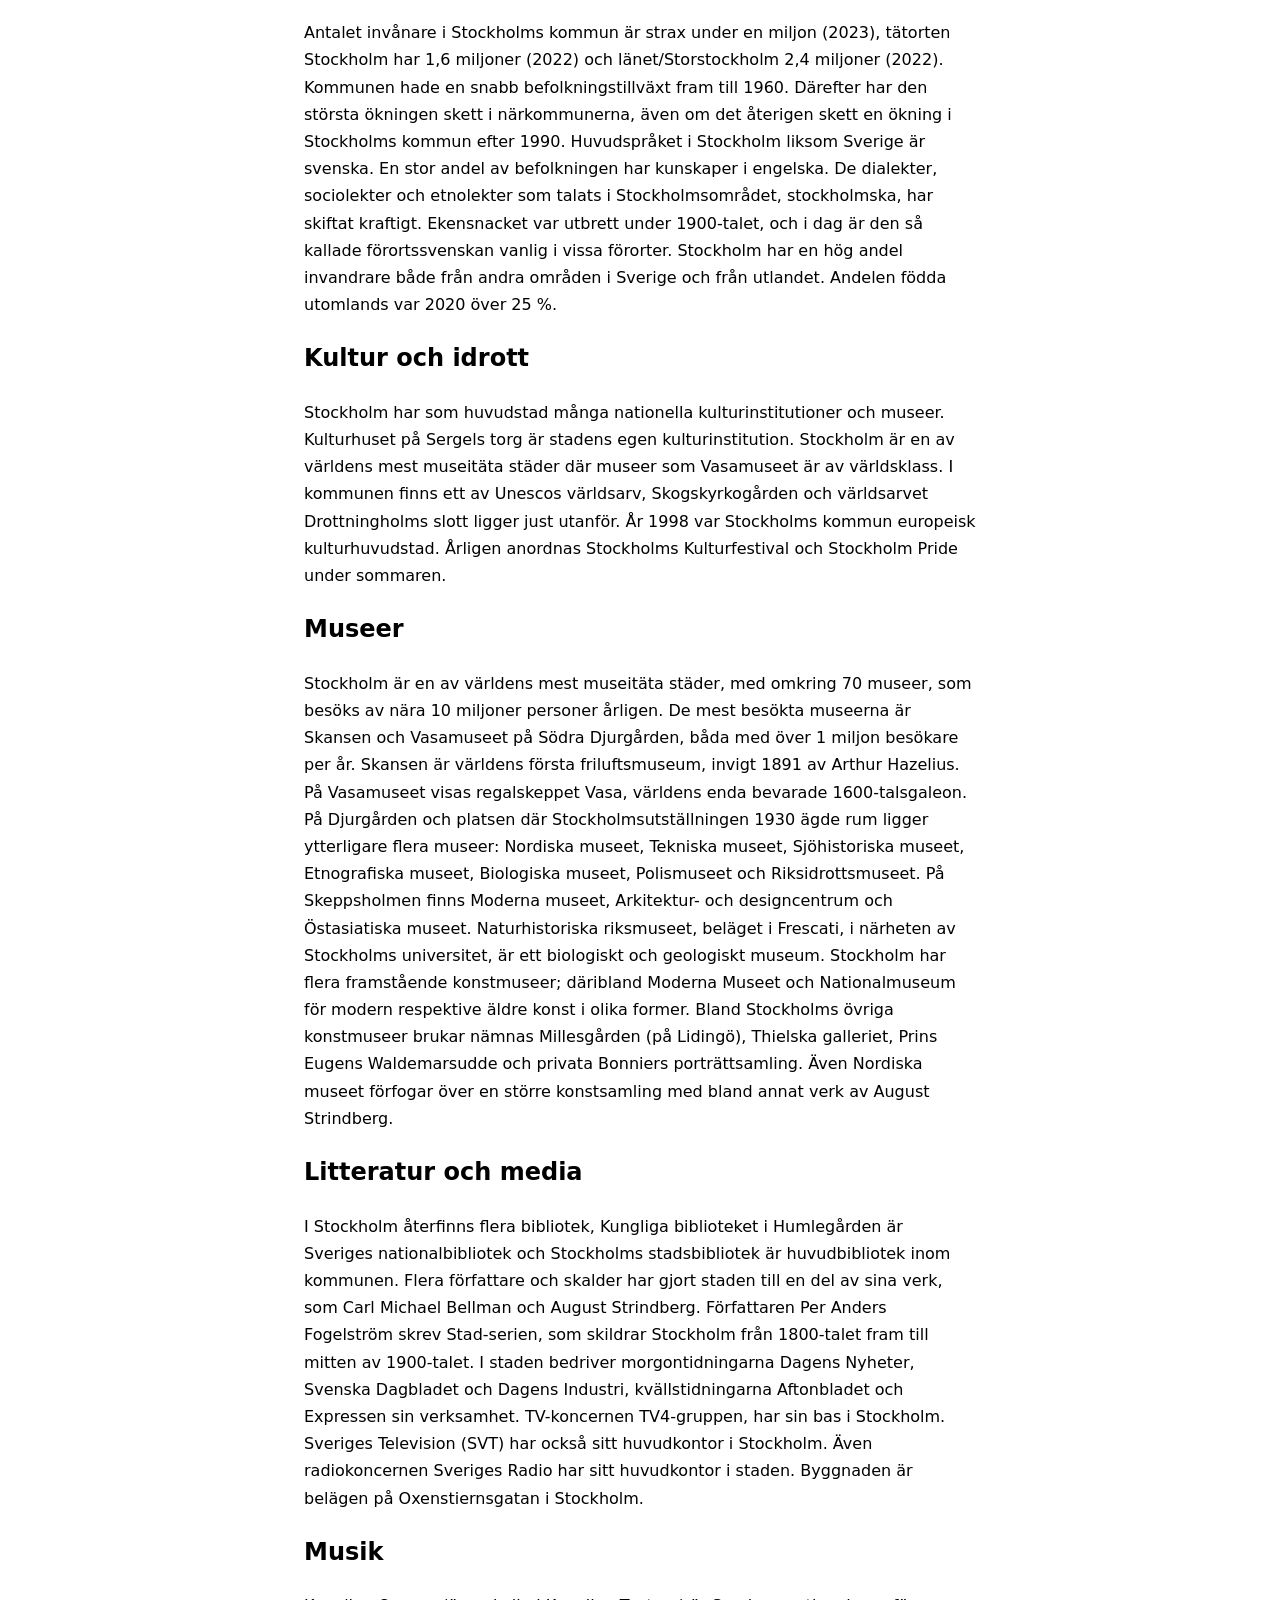
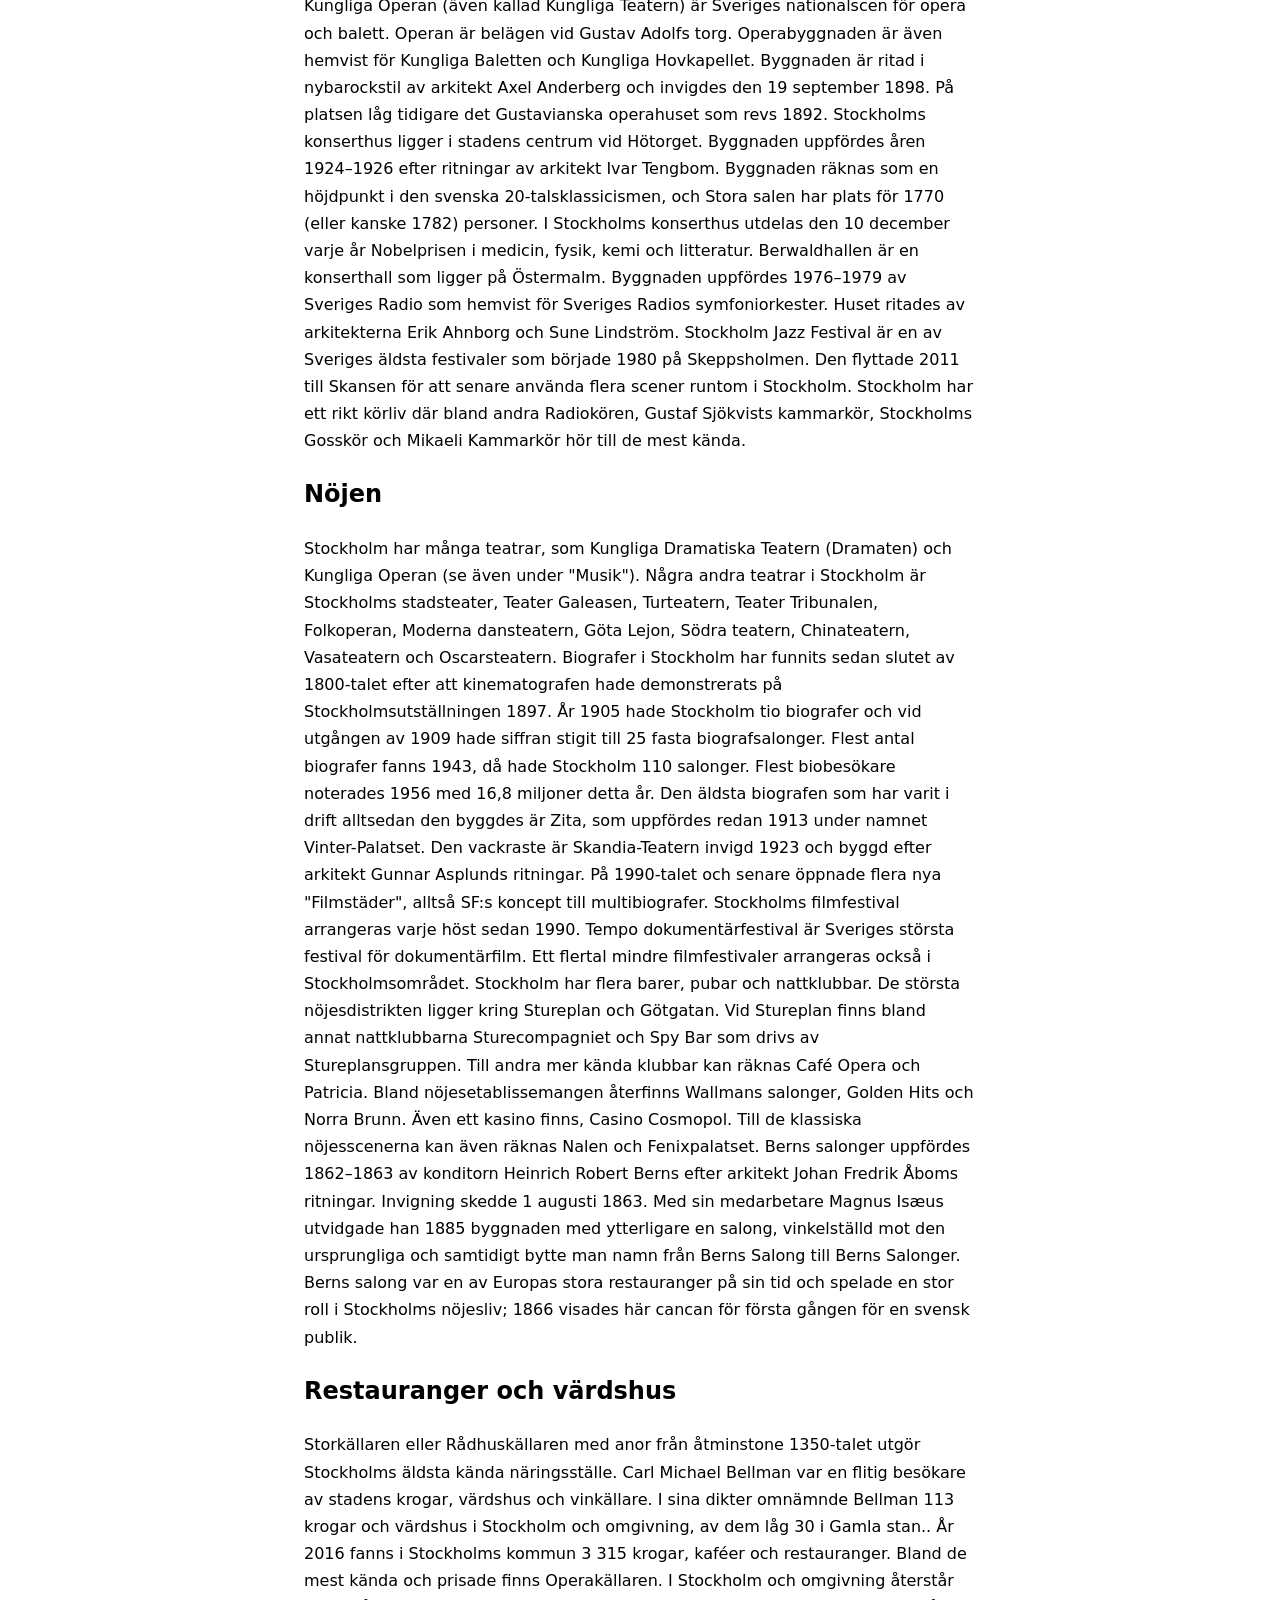
==== commit d1ec5373: "Reader: word translation first, sentence translation on demand in panel - Panel shows aligned word m" ====
--- a/reader/index.html
+++ b/reader/index.html
@@ -9,7 +9,6 @@
 <body>
   <header>
     <label>Text <select id="doc-select"></select></label>
-    <label><input type="checkbox" id="show-all"> Show all translations</label>
   </header>
   <main>
     <div id="error" role="alert" hidden></div>
--- a/reader/style.css
+++ b/reader/style.css
@@ -6,14 +6,15 @@
 .word { cursor: pointer; border-radius: 3px; }
 .word:hover, .word:focus-visible { background: #fff3b0; outline: none; }
 .word.active, .word.in-group { background: #ffd966; }
-.sentence-tr { display: block; color: #555; font-size: .9em; margin: 0 0 .5rem; }
-.tr-btn { font-size: .7em; padding: 0 .3em; margin-right: .3em; cursor: pointer; }
-.sentence.active { background: #f4f9ff; }
+.sentence-hl { background: #dbeafe; border-radius: 3px; }
+.sentence-hl .word.active, .sentence-hl .word.in-group { background: #ffd966; }
 #attribution { margin-top: 2rem; font-size: .8em; color: #666; }
 #panel { position: fixed; right: 1rem; bottom: 1rem; width: 18rem; max-width: calc(100% - 2rem);
   background: #fff; border: 1px solid #ccc; box-shadow: 0 2px 10px #0003; border-radius: 8px; padding: .75rem 1rem; }
-#panel h2 { margin: 0 0 .25rem; font-size: 1.1rem; }
 #panel p { margin: .25rem 0; }
+#panel .meaning { font-size: 1.2rem; font-weight: 600; }
+#panel .sentence-translation { background: #eff6ff; padding: .4rem .5rem; border-radius: 4px; margin-top: .5rem; }
+#panel button { margin: .5rem .5rem 0 0; cursor: pointer; }
 .muted { color: #777; }
 @media (max-width: 600px) {
   #panel { left: 0; right: 0; bottom: 0; width: auto; max-width: none; border-radius: 12px 12px 0 0; }
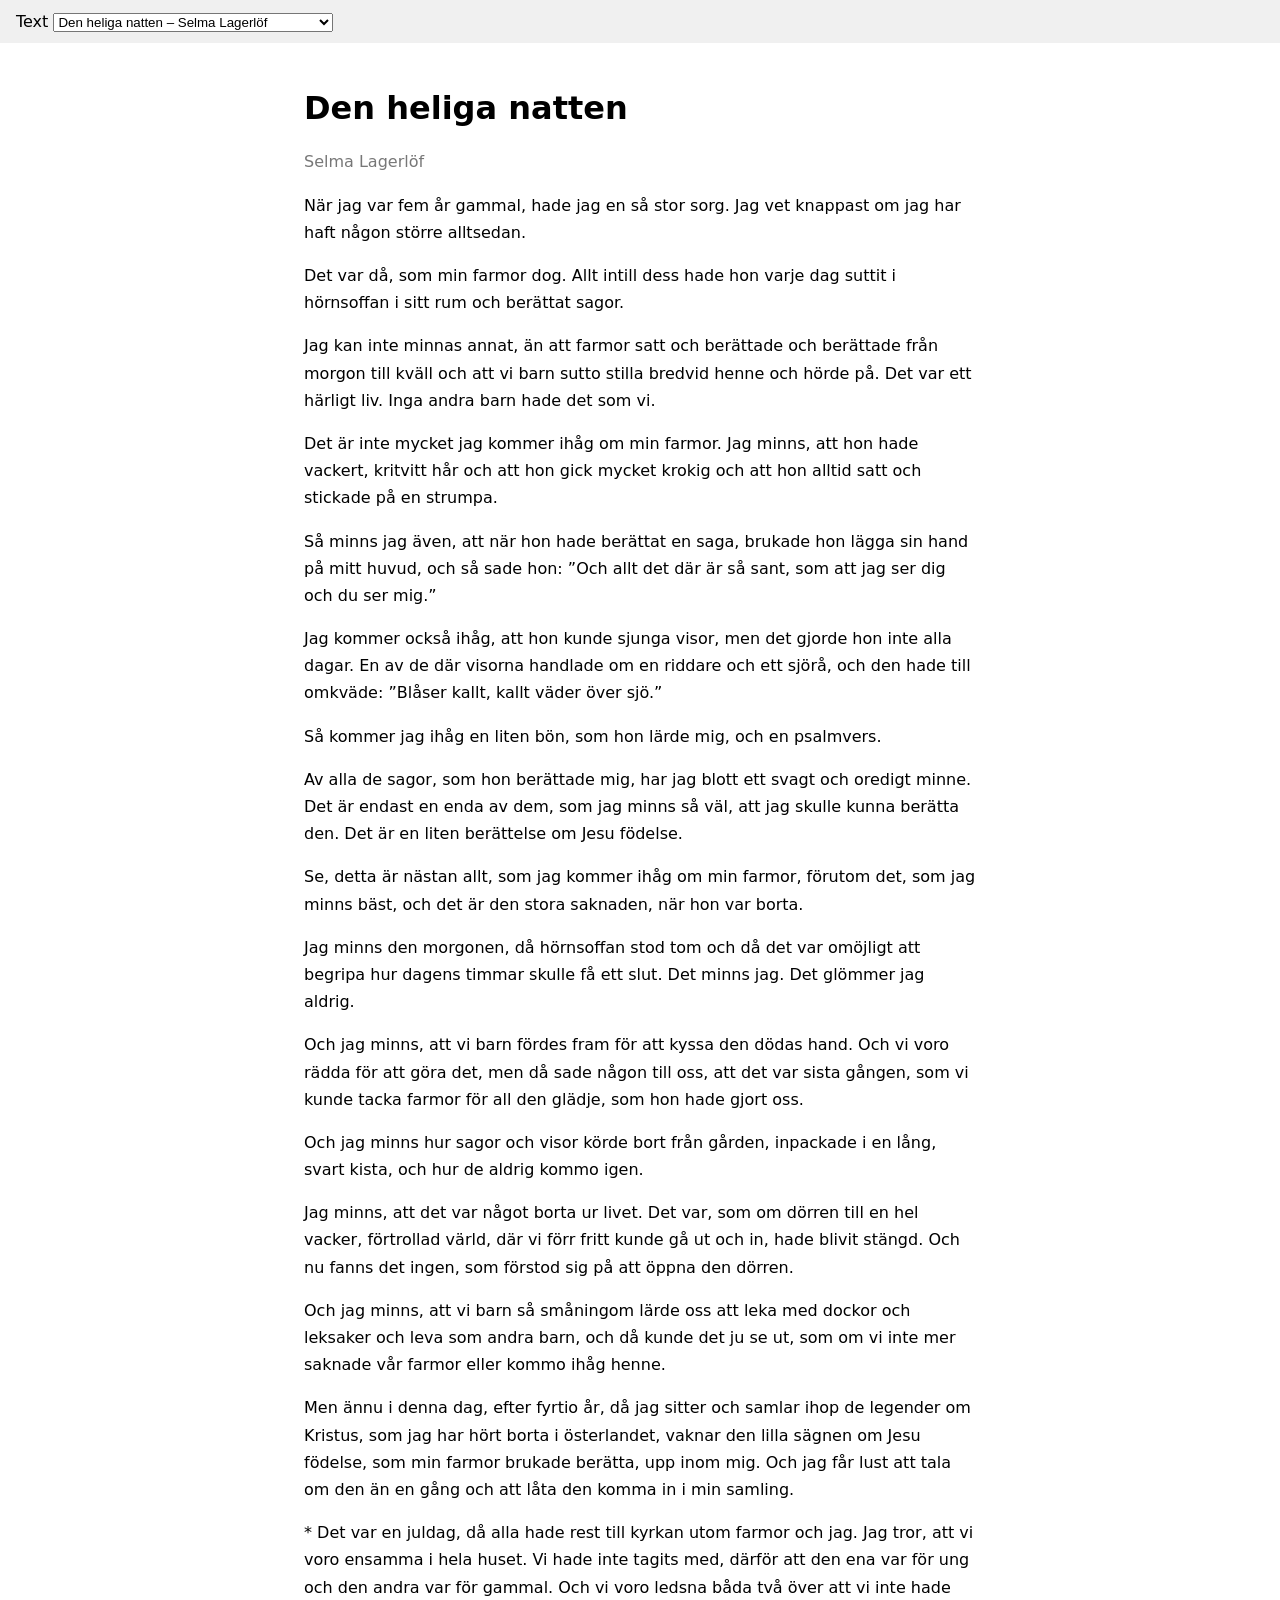
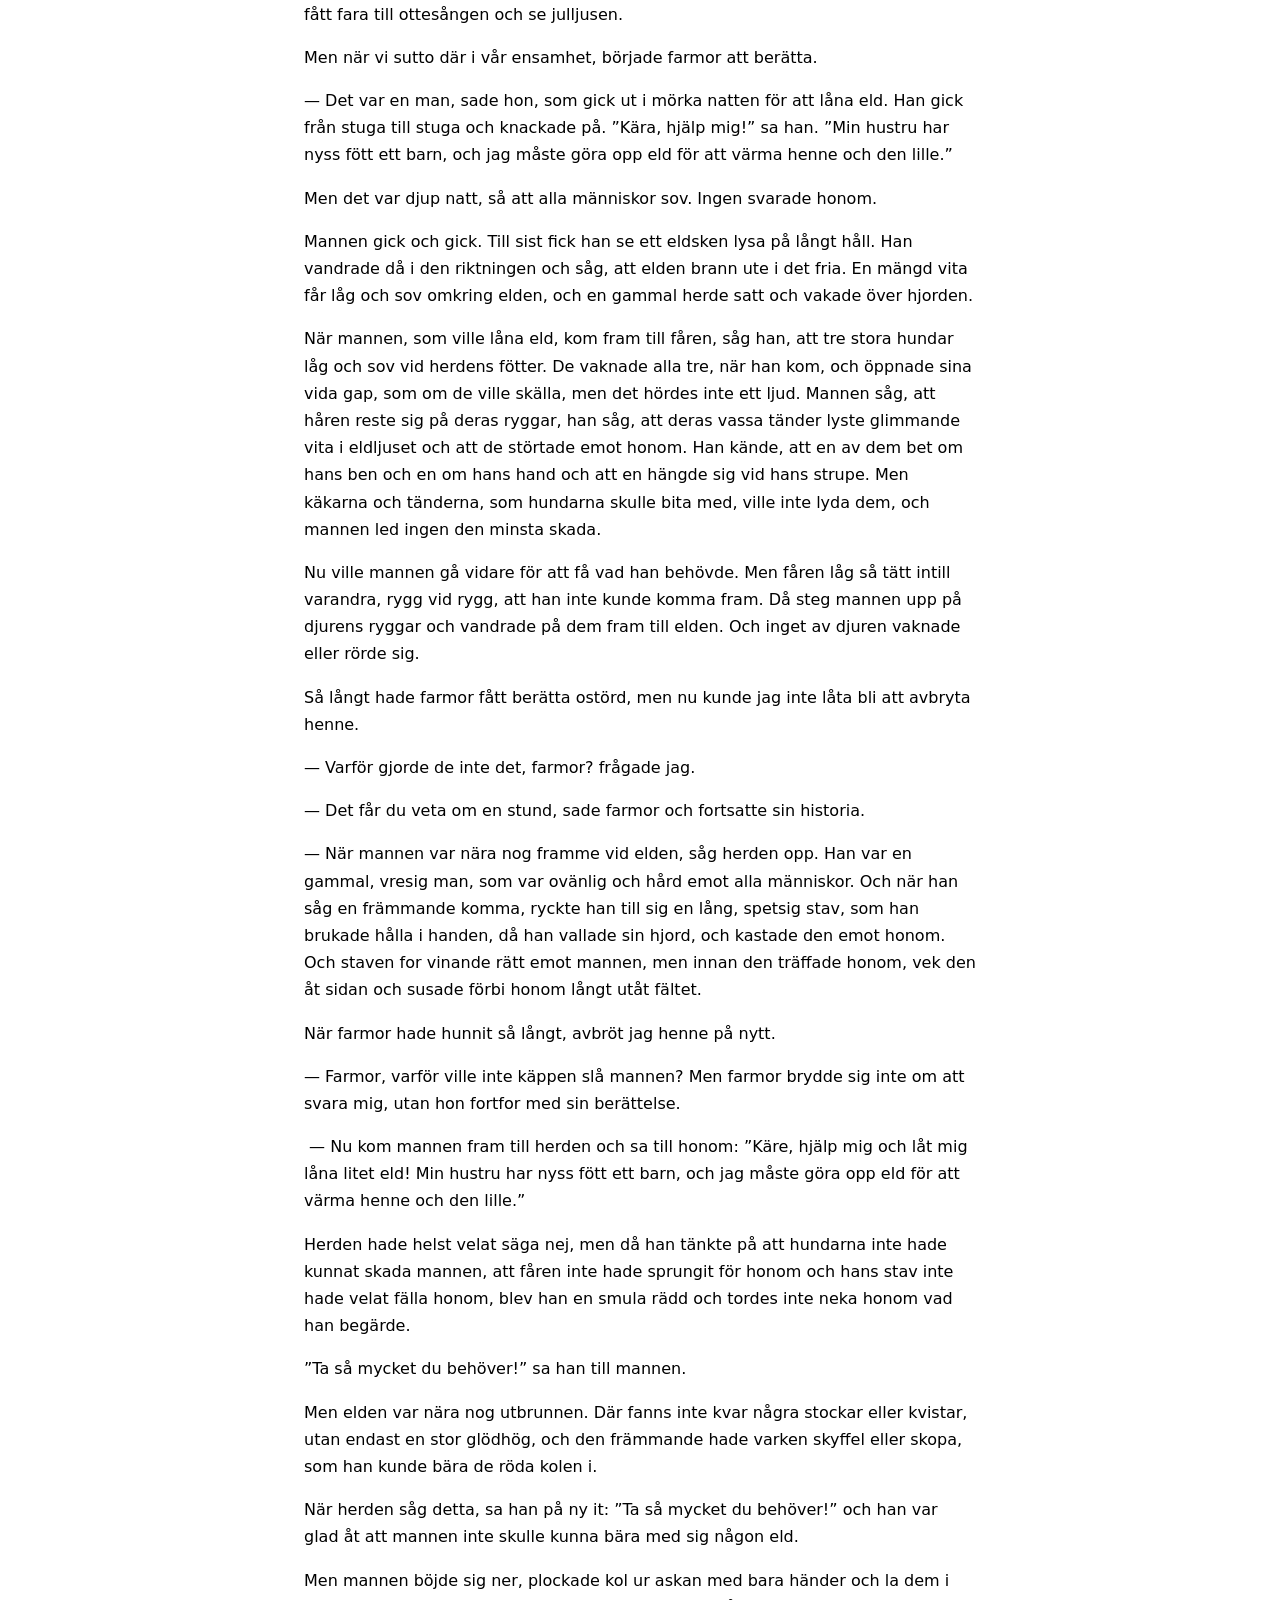
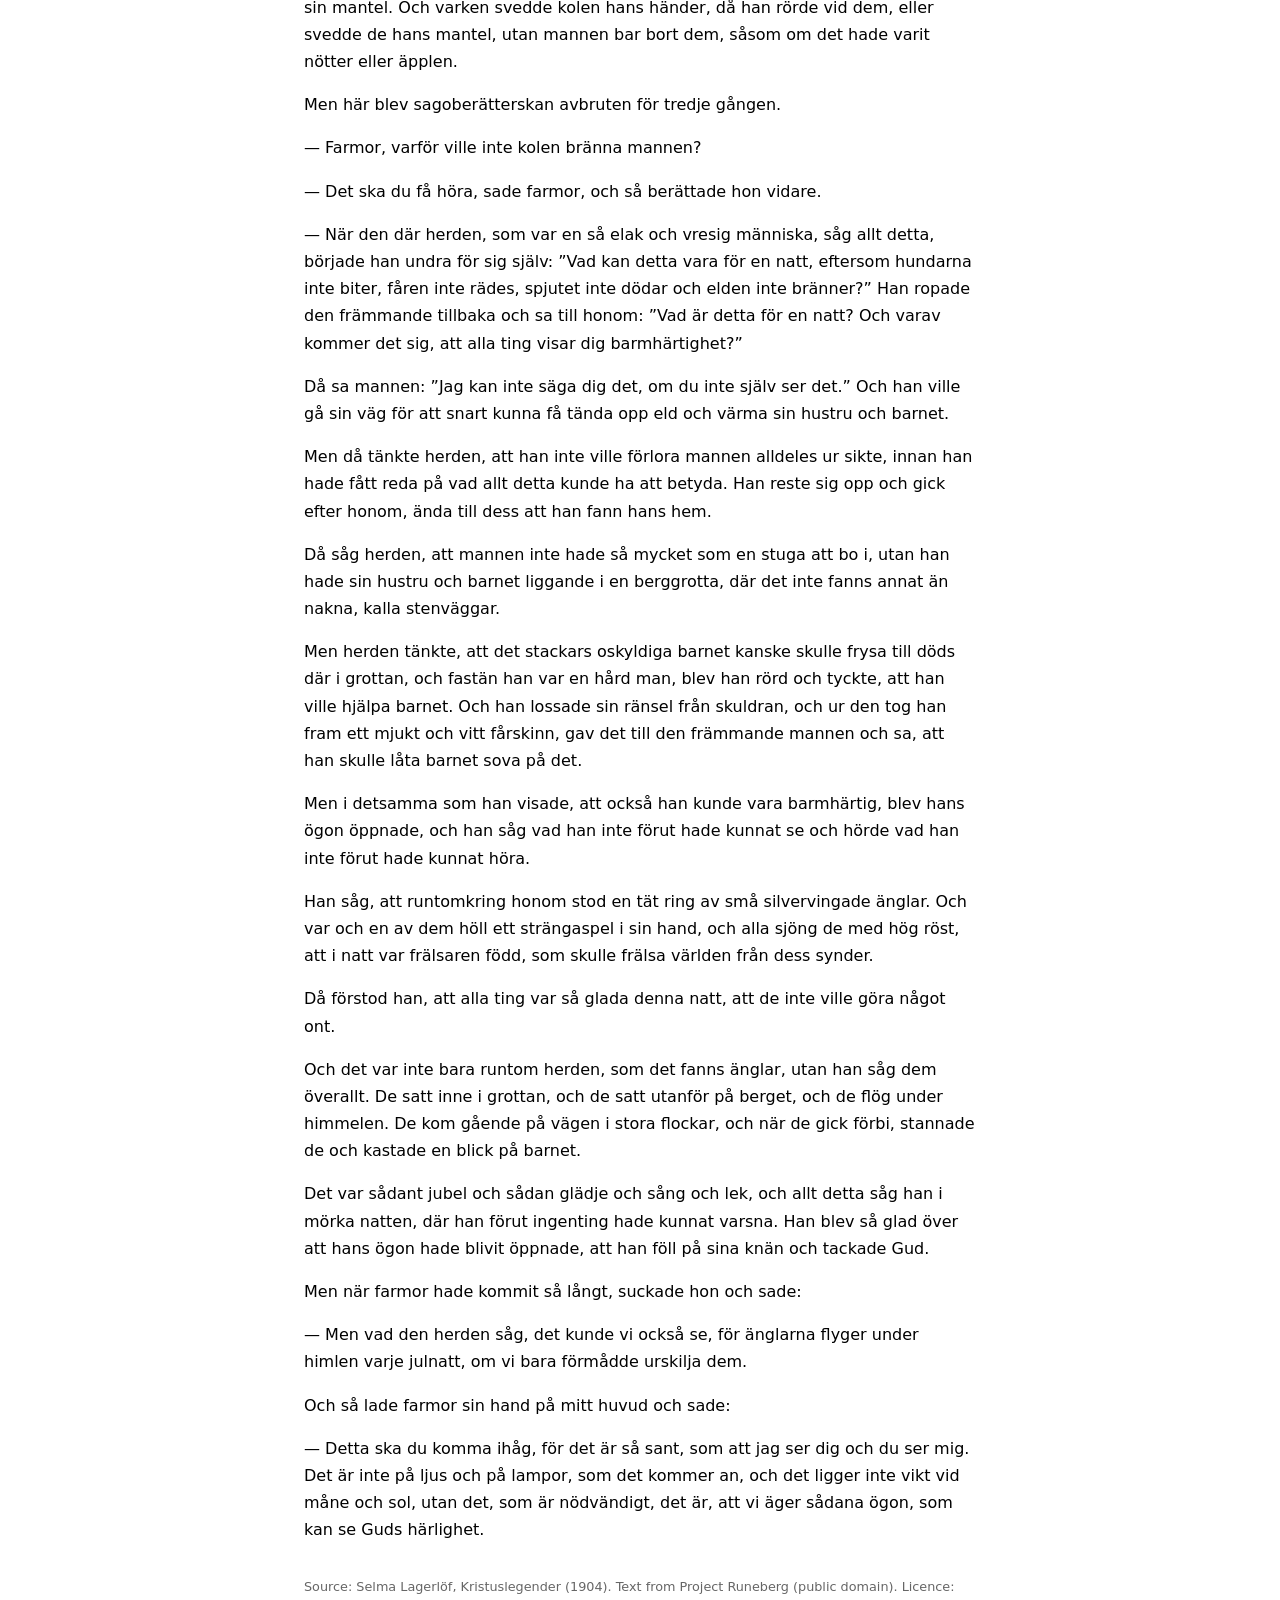
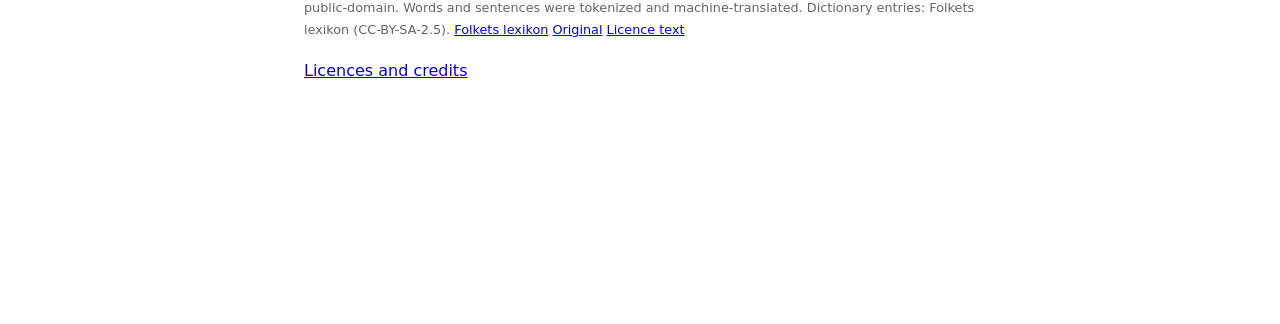
==== commit f5733e8d: "Word-meaning fallbacks, QA comparison and review report, clickable title - Dictionary: Folkets lexik" ====
--- a/reader/index.html
+++ b/reader/index.html
@@ -13,8 +13,10 @@
   <main>
     <div id="error" role="alert" hidden></div>
     <h1 id="doc-title"></h1>
+    <p id="byline" class="muted"></p>
     <article id="text" lang="sv"></article>
     <footer id="attribution"></footer>
+    <p class="site-links"><a href="licenses.html">Licences and credits</a></p>
   </main>
   <aside id="panel" hidden aria-live="polite"></aside>
   <script src="app.js"></script>
--- a/reader/style.css
+++ b/reader/style.css
@@ -8,6 +8,7 @@
 .word.active, .word.in-group { background: #ffd966; }
 .sentence-hl { background: #dbeafe; border-radius: 3px; }
 .sentence-hl .word.active, .sentence-hl .word.in-group { background: #ffd966; }
+#byline { margin: -.5rem 0 1rem; }
 #attribution { margin-top: 2rem; font-size: .8em; color: #666; }
 #panel { position: fixed; right: 1rem; bottom: 1rem; width: 18rem; max-width: calc(100% - 2rem);
   background: #fff; border: 1px solid #ccc; box-shadow: 0 2px 10px #0003; border-radius: 8px; padding: .75rem 1rem; }
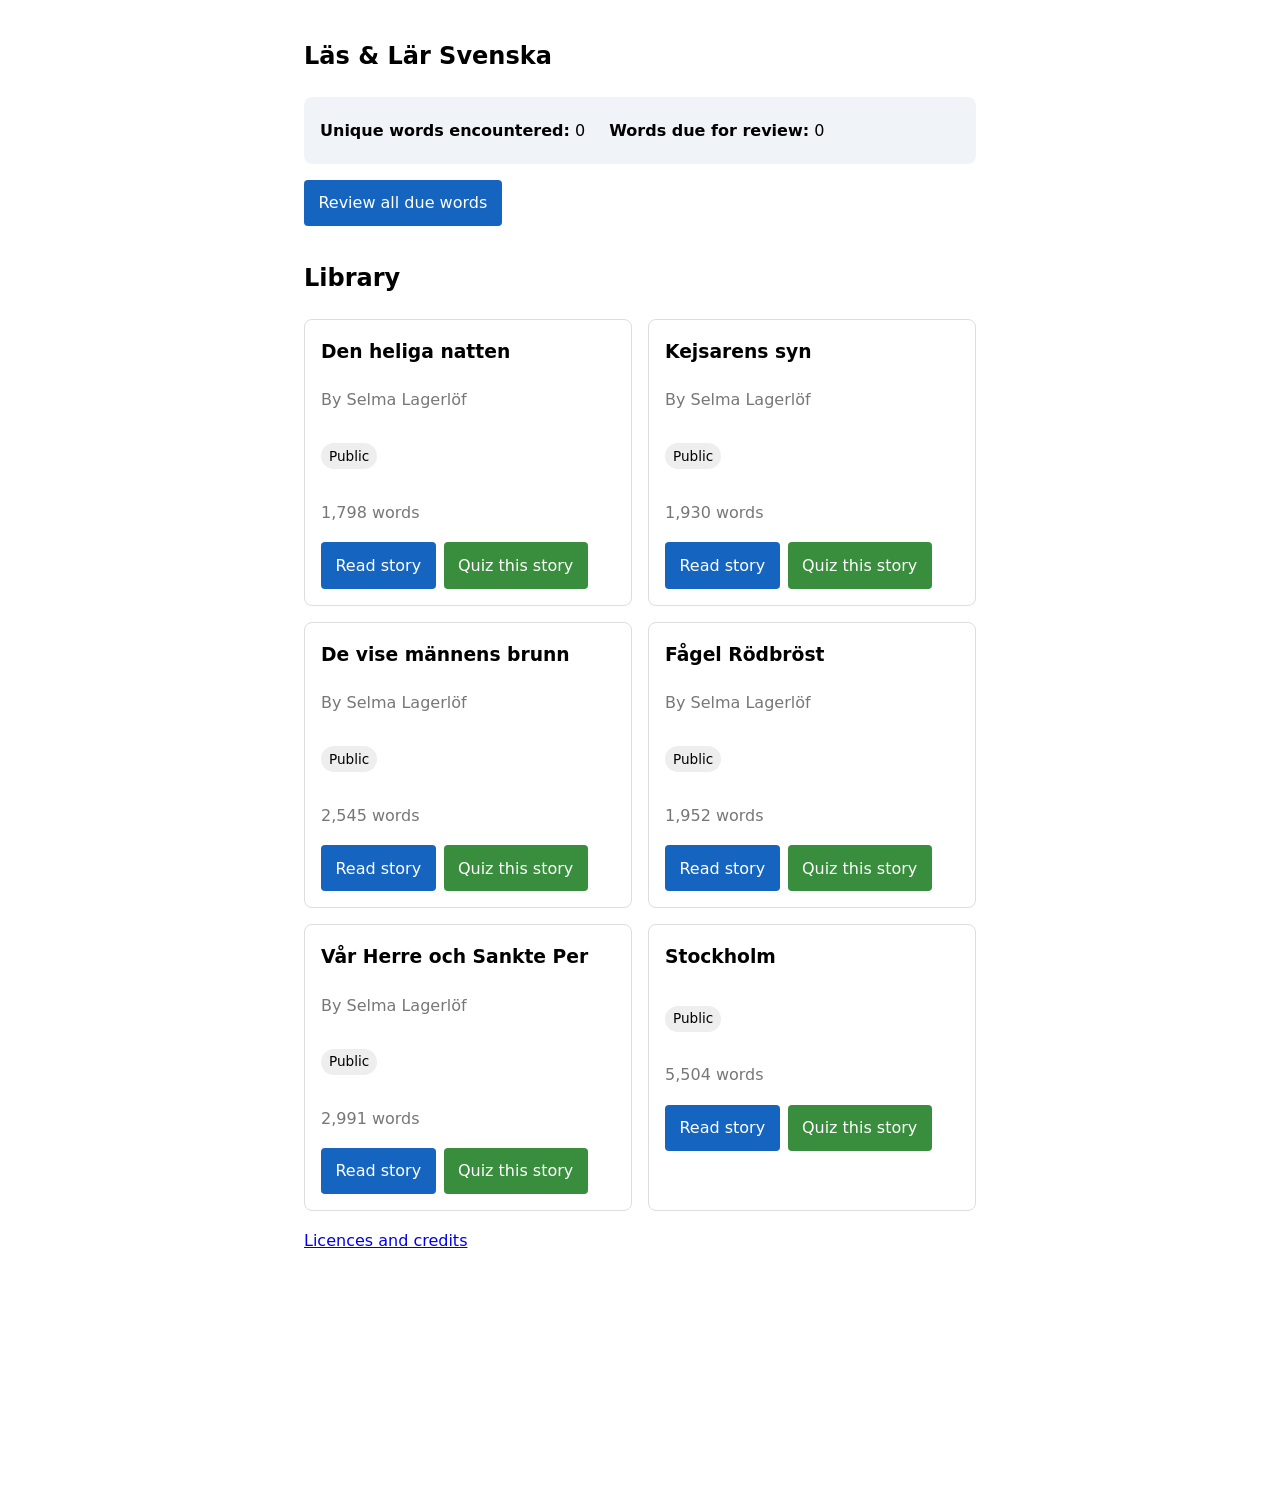
==== commit 6b96c573: "Extension to add word tracking, word review, minimally gamified experience." ====
--- a/reader/index.html
+++ b/reader/index.html
@@ -1,24 +1,30 @@
 <!doctype html>
-<html lang="sv">
+<html lang="en">
 <head>
   <meta charset="utf-8">
   <meta name="viewport" content="width=device-width, initial-scale=1">
-  <title>Swedish Reader</title>
+  <title>Swedish Reader — Läs &amp; Lär Svenska</title>
   <link rel="stylesheet" href="style.css">
 </head>
 <body>
-  <header>
-    <label>Text <select id="doc-select"></select></label>
-  </header>
   <main>
     <div id="error" role="alert" hidden></div>
-    <h1 id="doc-title"></h1>
-    <p id="byline" class="muted"></p>
-    <article id="text" lang="sv"></article>
-    <footer id="attribution"></footer>
-    <p class="site-links"><a href="licenses.html">Licences and credits</a></p>
+    <section id="home-view">
+      <h1>Läs &amp; Lär Svenska</h1>
+      <section class="dashboard" aria-label="Learning progress">
+        <p><strong>Unique words encountered:</strong> <span id="stat-words">0</span></p>
+        <p><strong>Words due for review:</strong> <span id="stat-due">0</span></p>
+      </section>
+      <p id="home-error" class="error" role="alert" hidden></p>
+      <nav class="home-actions" aria-label="Practice">
+        <a class="button" id="review-all" href="quiz.html">Review all due words</a>
+      </nav>
+      <h2>Library</h2>
+      <div id="story-gallery" class="story-grid"></div>
+      <p class="site-links"><a href="licenses.html">Licences and credits</a></p>
+    </section>
   </main>
-  <aside id="panel" hidden aria-live="polite"></aside>
-  <script src="app.js"></script>
+  <script src="tracker.js"></script>
+  <script src="home.js"></script>
 </body>
 </html>
--- a/reader/style.css
+++ b/reader/style.css
@@ -1,8 +1,24 @@
 [hidden] { display: none !important; }
 body { font-family: system-ui, sans-serif; margin: 0; line-height: 1.7; }
-header { display: flex; gap: 1rem; padding: .5rem 1rem; background: #f0f0f0; flex-wrap: wrap; }
 main { max-width: 42rem; margin: 0 auto; padding: 1rem 1rem 14rem; }
 #error { background: #fde8e8; color: #900; padding: .5rem 1rem; border-radius: 4px; }
+.error { background: #fde8e8; color: #900; padding: .5rem 1rem; border-radius: 4px; }
+.reader-header { display: flex; align-items: center; gap: 1rem; padding: .5rem 0; flex-wrap: wrap; }
+.reader-header label { display: flex; align-items: center; gap: .5rem; }
+.dashboard { display: flex; gap: 1.5rem; flex-wrap: wrap; background: #f0f4f8; padding: .25rem 1rem; border-radius: 8px; }
+.home-actions { margin: 1rem 0 2rem; }
+.story-grid { display: grid; grid-template-columns: repeat(auto-fill, minmax(15rem, 1fr)); gap: 1rem; }
+.story-card, .quiz-card { border: 1px solid #ddd; border-radius: 8px; padding: 1rem; }
+.story-card h3 { margin-top: 0; }
+.source-tag { display: inline-block; padding: .1rem .5rem; border-radius: 1rem; background: #eee; font-size: .85rem; }
+.card-actions { display: flex; gap: .5rem; flex-wrap: wrap; }
+.button { display: inline-block; border: 0; border-radius: 4px; padding: .6rem .9rem; background: #1565c0; color: #fff; font: inherit; text-decoration: none; cursor: pointer; }
+.button-secondary { background: #388e3c; }
+.button:focus-visible, a:focus-visible, select:focus-visible { outline: 3px solid #ffbf00; outline-offset: 2px; }
+.quiz-card { max-width: 32rem; margin: 2rem auto; }
+.meaning { font-size: 1.3rem; font-weight: 600; }
+.reading-complete { margin-top: 2rem; padding: 1rem; background: #e8f5e9; border-radius: 8px; }
+.reading-complete a { font-weight: 600; }
 .word { cursor: pointer; border-radius: 3px; }
 .word:hover, .word:focus-visible { background: #fff3b0; outline: none; }
 .word.active, .word.in-group { background: #ffd966; }
@@ -18,5 +34,7 @@
 #panel button { margin: .5rem .5rem 0 0; cursor: pointer; }
 .muted { color: #777; }
 @media (max-width: 600px) {
+  .dashboard { display: block; }
+  .card-actions .button { flex: 1 1 auto; text-align: center; }
   #panel { left: 0; right: 0; bottom: 0; width: auto; max-width: none; border-radius: 12px 12px 0 0; }
 }
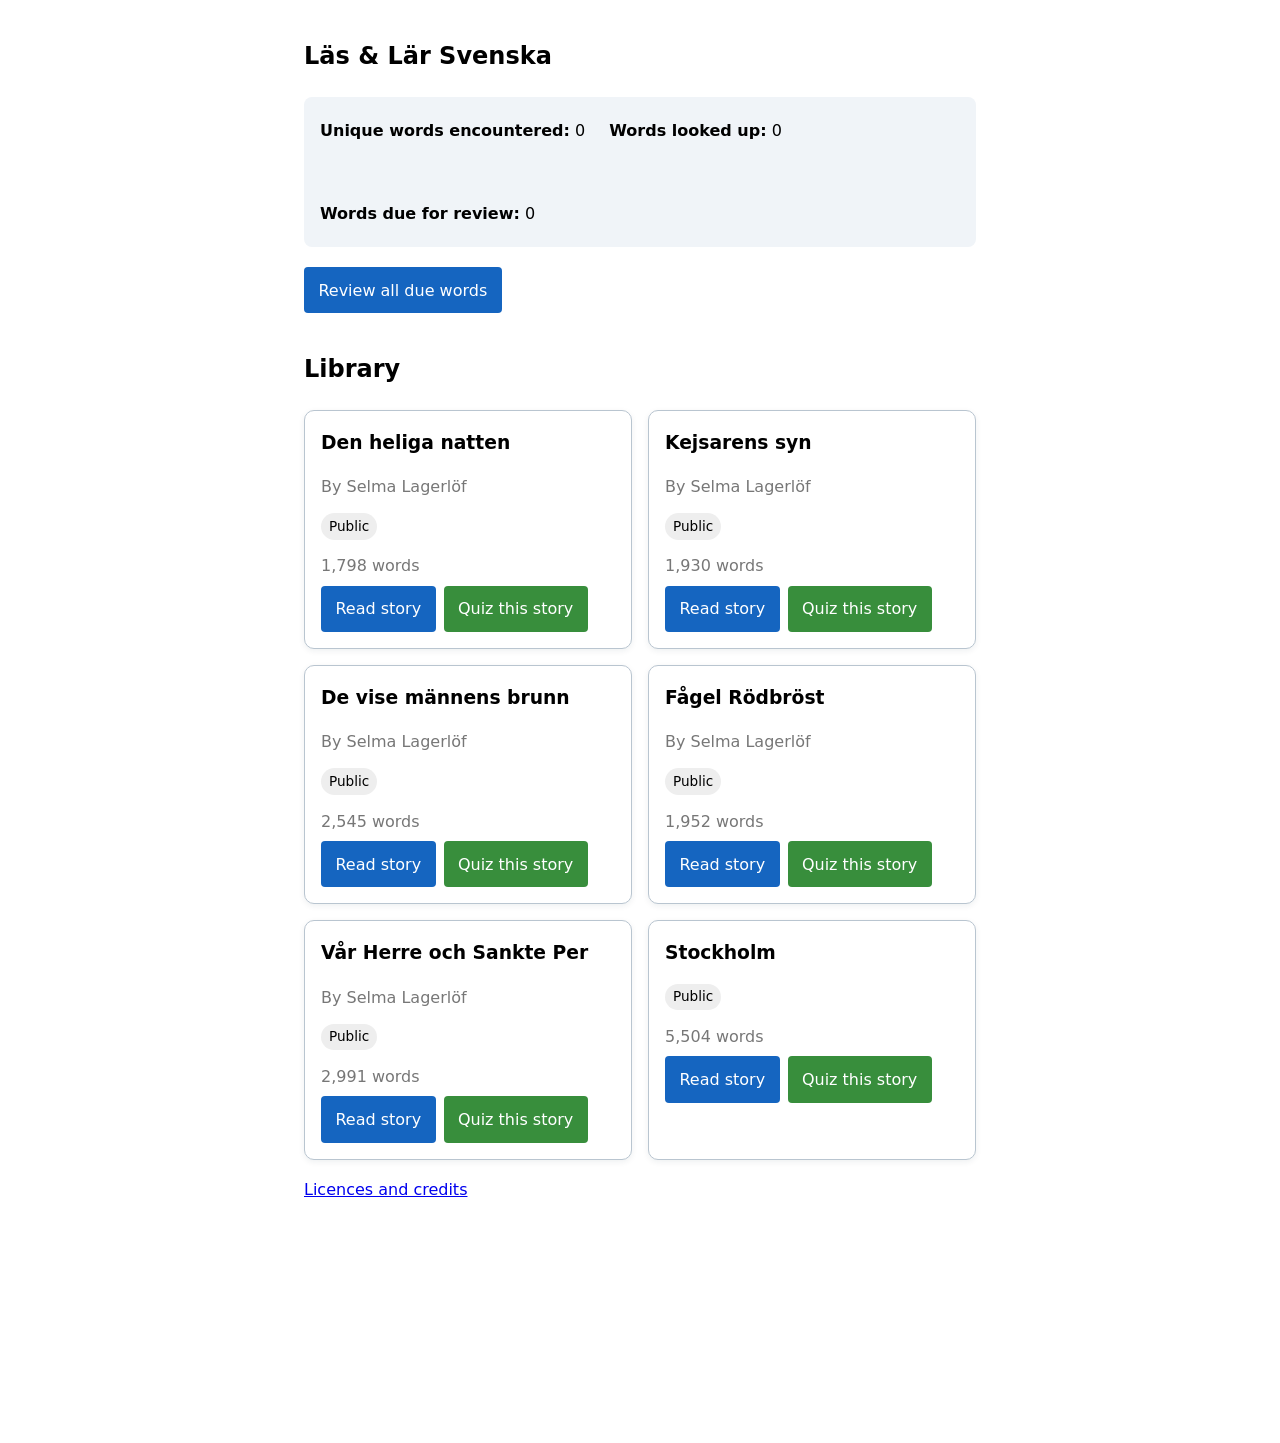
==== commit 4bcad602: "Some small changes to solve translation issues, mobile GUI issues, some documentation." ====
--- a/reader/index.html
+++ b/reader/index.html
@@ -4,7 +4,7 @@
   <meta charset="utf-8">
   <meta name="viewport" content="width=device-width, initial-scale=1">
   <title>Swedish Reader — Läs &amp; Lär Svenska</title>
-  <link rel="stylesheet" href="style.css">
+  <link rel="stylesheet" href="style.css?v=5">
 </head>
 <body>
   <main>
@@ -13,8 +13,10 @@
       <h1>Läs &amp; Lär Svenska</h1>
       <section class="dashboard" aria-label="Learning progress">
         <p><strong>Unique words encountered:</strong> <span id="stat-words">0</span></p>
+        <p><strong>Words looked up:</strong> <span id="stat-tracked">0</span></p>
         <p><strong>Words due for review:</strong> <span id="stat-due">0</span></p>
       </section>
+      <div id="home-progress-note" aria-live="polite"></div>
       <p id="home-error" class="error" role="alert" hidden></p>
       <nav class="home-actions" aria-label="Practice">
         <a class="button" id="review-all" href="quiz.html">Review all due words</a>
@@ -24,7 +26,7 @@
       <p class="site-links"><a href="licenses.html">Licences and credits</a></p>
     </section>
   </main>
-  <script src="tracker.js"></script>
-  <script src="home.js"></script>
+  <script src="tracker.js?v=5"></script>
+  <script src="home.js?v=5"></script>
 </body>
 </html>
--- a/reader/style.css
+++ b/reader/style.css
@@ -6,10 +6,12 @@
 .reader-header { display: flex; align-items: center; gap: 1rem; padding: .5rem 0; flex-wrap: wrap; }
 .reader-header label { display: flex; align-items: center; gap: .5rem; }
 .dashboard { display: flex; gap: 1.5rem; flex-wrap: wrap; background: #f0f4f8; padding: .25rem 1rem; border-radius: 8px; }
-.home-actions { margin: 1rem 0 2rem; }
+.home-actions { margin: 1.25rem 0 2.25rem; }
 .story-grid { display: grid; grid-template-columns: repeat(auto-fill, minmax(15rem, 1fr)); gap: 1rem; }
-.story-card, .quiz-card { border: 1px solid #ddd; border-radius: 8px; padding: 1rem; }
-.story-card h3 { margin-top: 0; }
+.story-card, .quiz-card { border: 1px solid #b9c5d0; border-radius: 10px; padding: 1rem; background: #fff; box-shadow: 0 2px 6px #142a3b12; }
+.story-card { display: flex; flex-direction: column; align-items: flex-start; }
+.story-card h3 { margin: 0 0 .5rem; }
+.story-card p { margin: .4rem 0; }
 .source-tag { display: inline-block; padding: .1rem .5rem; border-radius: 1rem; background: #eee; font-size: .85rem; }
 .card-actions { display: flex; gap: .5rem; flex-wrap: wrap; }
 .button { display: inline-block; border: 0; border-radius: 4px; padding: .6rem .9rem; background: #1565c0; color: #fff; font: inherit; text-decoration: none; cursor: pointer; }
@@ -35,6 +37,12 @@
 .muted { color: #777; }
 @media (max-width: 600px) {
   .dashboard { display: block; }
-  .card-actions .button { flex: 1 1 auto; text-align: center; }
+  .story-grid { grid-template-columns: 1fr; gap: .85rem; }
+  .story-card { border-width: 2px; padding: 1rem 1.1rem; }
+  .card-actions { width: 100%; flex-direction: column; gap: .65rem; margin-top: .4rem; }
+  .card-actions .button { width: auto; text-align: center; }
+  .home-actions { margin: 1.5rem 0 2.5rem; }
+  .site-links { margin-top: 2rem; padding-top: 1rem; border-top: 1px solid #d8dee5; }
+  .site-links a { display: inline-block; padding: .35rem 0; }
   #panel { left: 0; right: 0; bottom: 0; width: auto; max-width: none; border-radius: 12px 12px 0 0; }
 }
